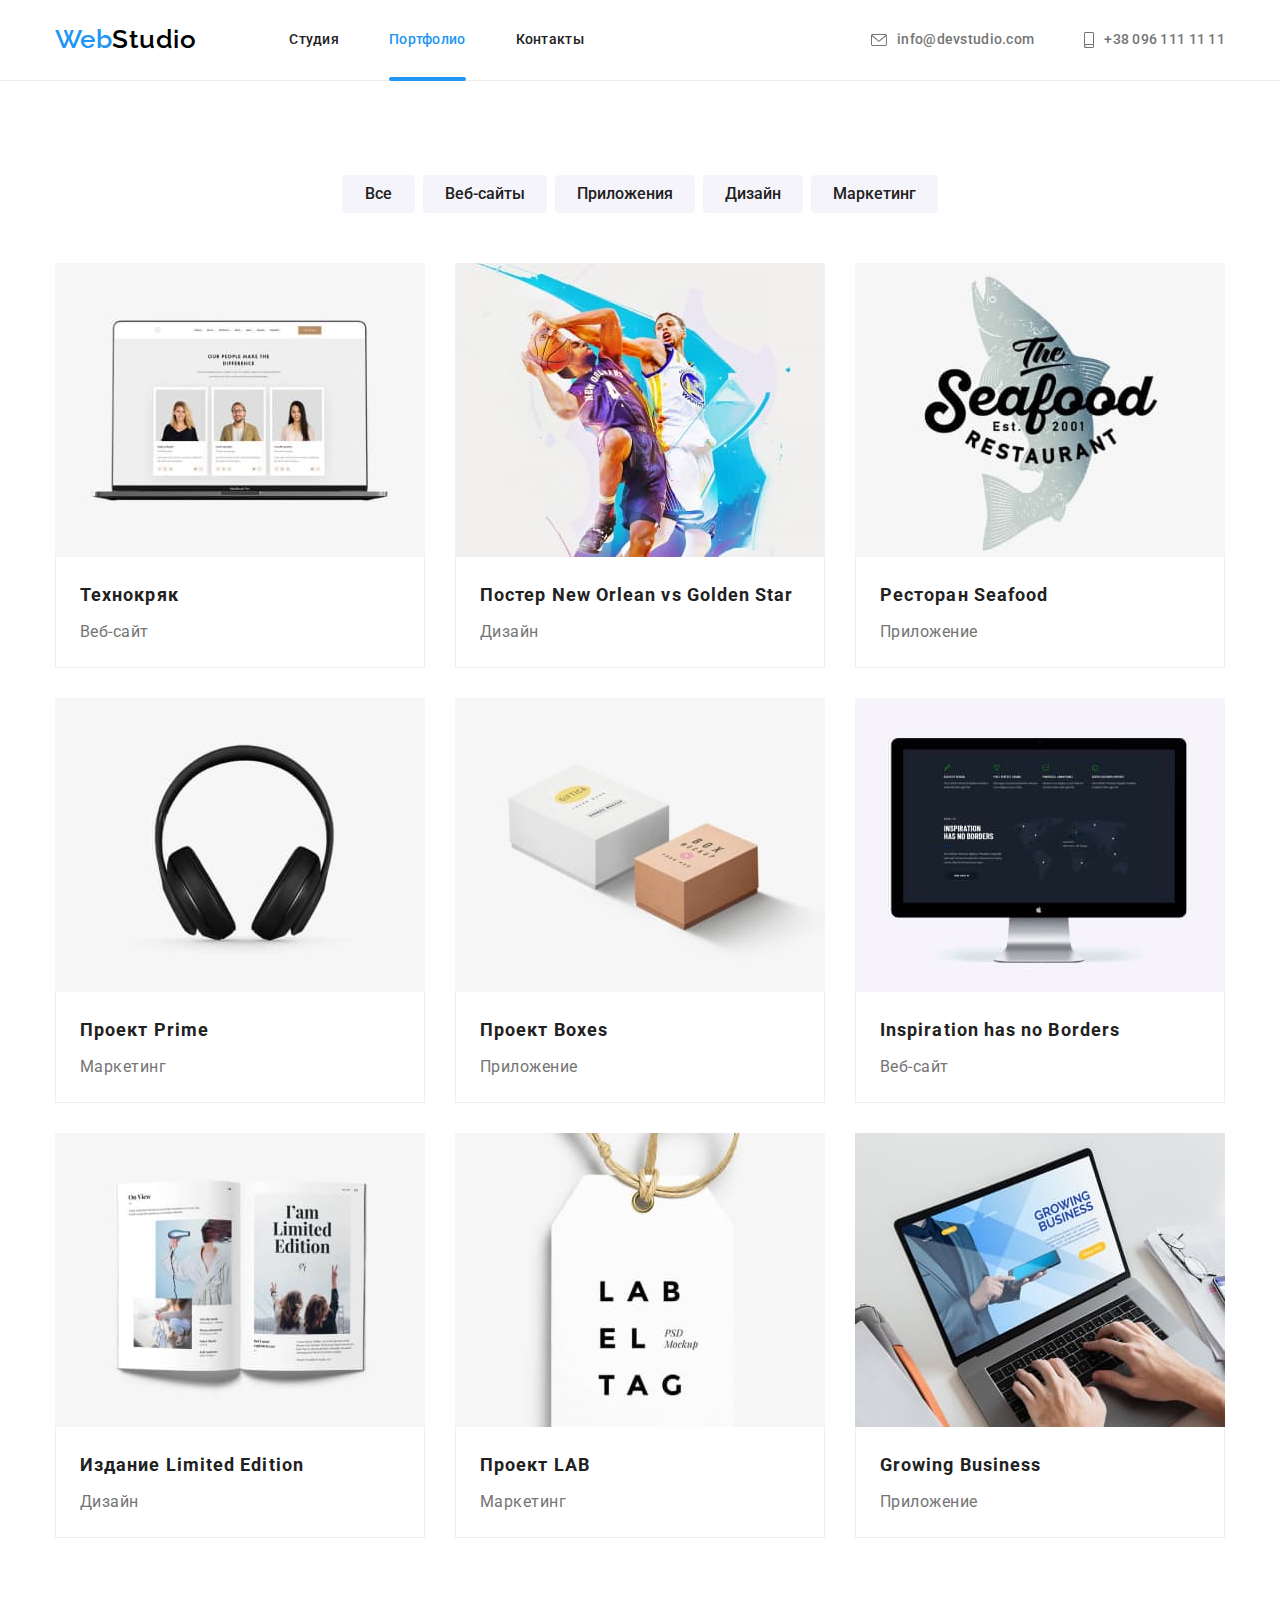
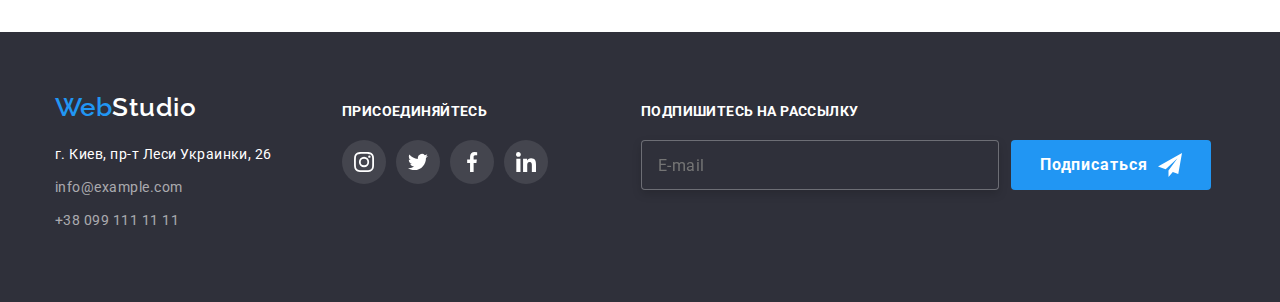
==== portfolio.html @ 4ad33458 "added files" ====
<!DOCTYPE html>
<html lang="ru">
<head>
    <meta charset="UTF-8">
    <meta name="viewport" content="width=device-width, initial-scale=1.0">
    <title>Портфолио</title> 
    <link rel="preconnect" href="https://fonts.gstatic.com">
    <link href="https://fonts.googleapis.com/css2?family=Raleway:wght@700&family=Roboto:wght@400;500;700;900&display=swap" 
    rel="stylesheet">
    <link rel="stylesheet" href="https://cdnjs.cloudflare.com/ajax/libs/modern-normalize/1.0.0/modern-normalize.min.css">
    <link rel="stylesheet" href="./css/gallery.min.css">
    
    

</head>
<body class="page">
      <!-- шапка сайта -->
      <header class="page-header"> 
        <div class="container ">
            <nav class="main-nav">
                <a href="./index.html" class="logo">Web<span class="logo-nav">Studio</span></a>
            
                <ul class="site-nav__list list">
                    <li class="site-nav__item">
                        <a class="site-nav__link " href="./index.html"> Студия </a>
                    </li>
                    <li class="site-nav__item">
                        <a class="site-nav__link current" href="./portfolio.html">Портфолио</a>
                    </li>
                    <li class="site-nav__item">
                        <a href="" class="site-nav__link">Контакты</a>
                    </li>
                </ul>
                <address class="site-nav__address">
                    <a class="address__link" href="mailto:info@example.com">
                        <svg class="address__icon" width='16px' height='12px'>
                            <use href="icons/symbol-defs.svg#icon-envelope"></use>
                        </svg>
                        info@devstudio.com </a>
            
                    <a class="address__link" href="tel:+380991111111">
                        <svg class="address__icon" width='10px' height='16px'>
                            <use href="icons/symbol-defs.svg#icon-tel"></use>
                        </svg>
                        +38 096 111 11 11</a>
            
                </address>
            </nav>
    </div> 
   </header>
<main>
    <!--Портфолио-->
       
        <section class="section ">
            <h1 class="visually-hidden">Портфолио</h1>

             <!--список фильтров-->
             <div class="container portfolio">
            <ul class="portfolio__filter list">
                <li class="portfolio__filter-item">
                    <button type="button" class="portfolio__filter-button current ">Все </button></li>
                <li class="portfolio__filter-item">
                    <button type="button" class="portfolio__filter-button" >Веб-сайты</button></li>
                <li class="portfolio__filter-item">
                    <button type="button" class="portfolio__filter-button" >Приложения</button></li>
                <li class="portfolio__filter-item">
                    <button type="button" class="portfolio__filter-button" >Дизайн</button></li>
                <li class="portfolio__filter-item">
                    <button type="button" class="portfolio__filter-button" >Маркетинг</button></li>
            </ul>
        
            <!-- список проектов -->
            <ul class="project__list list">
                <li class="project__list-card"> 
                    <a class="project__link" href=""> 
                        <div class="project-thumb">
                     <img class="project-thumb__img" src="./img/portfolio/project1.jpg" alt="картинка-проект1" width="370" height="294">
                    <div class="project-thumb__overlay">
                        <p class="project-thumb__description">Технокряк это современная площадка распространения коронавируса. Компании используют эту платформу для цифрового шпионажа и атак на защищённые сервера конкурентов.</p>
                    </div>
                    </div>
                     <div class="project__list-description">
                       <h2 class="project__list-title">Технокряк</h2>
                       <p class="project__list-type">Веб-сайт</p>
                     </div>
                   </a>
                </li>
                <li class="project__list-card"> 
                    <a class="project__link" href="">
                        <div class="project-thumb">
                      <img class="project-thumb__img" src="./img/portfolio/project2.jpg" alt="картинка-проект2" width="370" height="294">
                      <div class="project-thumb__overlay">
                      <p class="project-thumb__description">Технокряк это современная площадка распространения коронавируса. Компании используют эту платформу для цифрового шпионажа и атак на защищённые сервера конкурентов.</p>
                    </div>
                </div>
                      <div class="project__list-description">
                        <h2 class="project__list-title">Постер New Orlean vs Golden Star</h2>
                        <p class="project__list-type">Дизайн</p>
                      </div>
                      </a>
                </li>
                <li class="project__list-card"> 
                    <a class="project__link" href="">
                        <div class="project-thumb">
                       <img class="project-thumb__img" src="./img/portfolio/project3.jpg" alt="картинка-проект3" width="370" height="294">
                       <div class="project-thumb__overlay">
                       <p class="project-thumb__description">Технокряк это современная площадка распространения коронавируса. Компании используют эту платформу для цифрового шпионажа и атак на защищённые сервера конкурентов.</p>
                    </div>
                </div>
                       <div class="project__list-description">
                           <h2 class="project__list-title">Ресторан Seafood</h2>
                           <p class="project__list-type">Приложение</p>
                        </div>
                     </a>
                </li>
                <li class="project__list-card"> 
                    <a class="project__link" href="">
                        <div class="project-thumb">
                      <img class="project-thumb__img" src="./img/portfolio/project4.jpg" alt="картинка-проект4" width="370" height="294">
                      <div class="project-thumb__overlay">
                      <p class="project-thumb__description">Технокряк это современная площадка распространения коронавируса. Компании используют эту платформу для цифрового шпионажа и атак на защищённые сервера конкурентов.</p>
                    </div> 
                </div>
                      <div class="project__list-description">
                            <h2 class="project__list-title">Проект Prime</h2>
                         <p class="project__list-type">Маркетинг</p>
                        </div>
                     </a>
                </li>
                <li class="project__list-card"> 
                    <a class="project__link" href="">
                        <div class="project-thumb">
                      <img class="project-thumb__img" src="./img/portfolio/project5.jpg" alt="картинка-проект5" width="370" height="294">
                      <div class="project-thumb__overlay">
                      <p class="project-thumb__description">Технокряк это современная площадка распространения коронавируса. Компании используют эту платформу для цифрового шпионажа и атак на защищённые сервера конкурентов.</p>
                    </div> 
                </div>
                      <div class="project__list-description">
                           <h2 class="project__list-title">Проект Boxes</h2>
                         <p class="project__list-type">Приложение</p>
                        </div>
                    </a>
                </li>
                <li class="project__list-card"> 
                    <a class="project__link" href="">
                        <div class="project-thumb">
                       <img class="project-thumb__img" src="./img/portfolio/project6.jpg" alt="картинка-проект6" width="370" height="294">
                       <div class="project-thumb__overlay">
                       <p class="project-thumb__description">Технокряк это современная площадка распространения коронавируса. Компании используют эту платформу для цифрового шпионажа и атак на защищённые сервера конкурентов.</p>
                    </div>
                </div>
                       <div class="project__list-description">
                            <h2 class="project__list-title">Inspiration has no Borders</h2>
                           <p class="project__list-type">Веб-сайт</p>
                        </div>
                     </a>
                </li>
                <li class="project__list-card"> 
                    <a class="project__link" href="">
                        <div class="project-thumb"> 
                      <img class="project-thumb__img" src="./img/portfolio/project7.jpg" alt="картинка-проект7" width="370" height="294">
                      <div class="project-thumb__overlay">
                      <p class="project-thumb__description">Технокряк это современная площадка распространения коронавируса. Компании используют эту платформу для цифрового шпионажа и атак на защищённые сервера конкурентов.</p>
                    </div>
                </div>
                      <div class="project__list-description">
                          <h2 class="project__list-title">Издание Limited Edition</h2>
                         <p class="project__list-type">Дизайн</p>
                        </div>
                     </a>
                </li>
                <li class="project__list-card"> 
                    <a class="project__link" href="">
                        <div class="project-thumb">
                      <img class="project-thumb__img" src="./img/portfolio/project8.jpg" alt="картинка-проект8" width="370" height="294">
                      <div class="project-thumb__overlay">
                      <p class="project-thumb__description">Технокряк это современная площадка распространения коронавируса. Компании используют эту платформу для цифрового шпионажа и атак на защищённые сервера конкурентов.</p>
                    </div>
                </div> 
                      <div class="project__list-description">
                           <h2 class="project__list-title">Проект LAB</h2>
                           <p class="project__list-type">Маркетинг</p>
                        </div>
                    </a> 
                </li>
                <li class="project__list-card"> 
                    <a class="project__link" href="">
                        <div class="project-thumb">
                      <img class="project-thumb__img" src="./img/portfolio/project9.jpg" alt="картинка-проект9" width="370" height="294">
                      <div class="project-thumb__overlay">
                      <p class="project-thumb__description">Технокряк это современная площадка распространения коронавируса. Компании используют эту платформу для цифрового шпионажа и атак на защищённые сервера конкурентов.</p>
                    </div>
                </div> 
                      <div class="project__list-description">
                           <h2 class="project__list-title">Growing Business</h2>
                         <p class="project__list-type">Приложение</p>
                     </div>
                    </a>
                </li>
            </ul>
        </div>
        </section>

    
</main>

  <footer class="page-footer">
       <div class="container">
         <div class="page-footer__address-container">
            <!--Контакты  -->
            <a href="./index.html" class="logo page-footer__logo">Web<span class="logo-footer">Studio</span> </a>
            <address class="page-footer__address">
                <p class="page-footer__address-item"> г. Киев, пр-т Леси Украинки, 26 </p> 
                <a class="page-footer__address-link" href="mailto:info@example.com" >info@example.com</a> 
                <a class="page-footer__address-link" href="tel:+380991111111" >+38 099 111 11 11</a>
           </address> 
        </div>
         <div class="page-footer__social-container">
            <p class="page-footer__title">присоединяйтесь</p>
         <ul class="page-footer__social-list">
             <li class="page-footer__social-item">
                 <a href="" class="page-footer__social-link">
                     <svg class="page-footer__social-icon" width='20px' height='20px'>
                         <use href="icons/symbol-defs.svg#icon-instagram"></use>
                     </svg>
                 </a>
             </li>
             <li class="page-footer__social-item">
                 <a href="" class="page-footer__social-link">
                     <svg class="page-footer__social-icon" width='20px' height='20px'>
                         <use href="icons/symbol-defs.svg#icon-twitter"></use>
                     </svg>
                 </a>
             </li>
             <li class="page-footer__social-item">
                 <a href="" class="page-footer__social-link">
                     <svg class="page-footer__social-icon" width='20px' height='20px'>
                         <use href="icons/symbol-defs.svg#icon-facebook"></use>
                     </svg>
                 </a>
             </li>
             <li class="page-footer__social-item">
                 <a href="" class="page-footer__social-link">
                     <svg class="page-footer__social-icon" width='20px' height='20px'>
                         <use href="icons/symbol-defs.svg#icon-linkedin"></use>
                     </svg>
                 </a>
             </li>
           </ul>
          </div>
          <div class="page-footer__subscribe-container">
              <p class="page-footer__title">Подпишитесь на рассылку</p>
              <form class="page-footer__subscribe-form">
                
                  <label class="page-footer__subscribe-label" for="subscribe"> </label>
                  <input class="page-footer__subscribe-input" type="text" name="subscribe" placeholder="E-mail">
                  <button class=" button page-footer__btn" type="submit">Подписаться
                      <svg class="page-footer__icon" width='24px' height='24px' >
                          <use href="icons/symbol-defs.svg#icon-send"></use>
                      </svg>
                  </button>
                  
              </form>
          </div>

        </div>
    </footer>
</body>
</html>
---- css/gallery.min.css ----
:root{--custom-text-color: #212121;--text-color: #757575;--accent-color: #2196f3;--primary-white-color: #ffffff;--secondary-background-color: #f5f4fa}.visually-hidden{position:absolute;width:1px;height:1px;margin:-1px;border:0;padding:0;white-space:nowrap;clip-path:inset(100%);clip:rect(0 0 0 0);overflow:hidden}a{text-decoration:none}.page{background-color:var(--primary-white-color);color:var(--custom-text-color);font-family:Roboto, sans-serif;letter-spacing:0.03em}.page-header{border-bottom:1px solid #ececec}.list{padding:0;margin:0;list-style:none}.button{display:block;margin:0 auto;padding:10px 32px;min-width:200px;cursor:pointer;border-radius:4px;border:none;outline-style:none;font-family:inherit;font-weight:700;font-size:16px;line-height:1.86;letter-spacing:0.06em;text-align:center;color:var(--primary-white-color);background-color:var(--accent-color);transition:250ms cubic-bezier(0.4, 0, 0.2, 1)}.button:hover,.button:focus{box-shadow:0px 4px 4px rgba(0,0,0,0.15)}.section__title{margin-top:0;margin-bottom:50px;color:var(--custom-text-color);font-weight:700;font-size:36px;line-height:1.16;text-align:center;letter-spacing:0.03em}.container{width:1200px;padding-left:15px;padding-right:15px;margin:0 auto}.logo{display:inline-block;color:var(--accent-color);font-family:Raleway;font-weight:600;font-size:26px;line-height:1.19;padding-bottom:25px;padding-top:24px}.logo-nav{color:#000000}.logo-footer{color:var(--primary-white-color)}.main-nav{display:flex;align-items:center}.site-nav__list{display:flex;margin-left:93px}.site-nav__item+.site-nav__item{margin-left:50px}.site-nav__link{display:block;position:relative;padding-top:32px;padding-bottom:32px;color:var(--custom-text-color);font-weight:500;font-size:14px;line-height:1.14;letter-spacing:0.02em;transition:250ms cubic-bezier(0.4, 0, 0.2, 1)}.site-nav__link:hover,.site-nav__link:focus{color:var(--accent-color)}.site-nav__link:hover::after,.site-nav__link:focus::after{opacity:1}.site-nav__link.current{color:var(--accent-color)}.site-nav__link::after{content:"";position:absolute;left:0;bottom:-1px;width:100%;height:4px;border-radius:2px;background-color:var(--accent-color);opacity:0;transition:opacity 250ms cubic-bezier(0.4, 0, 0.2, 1)}.site-nav__link.current::after{opacity:1}.site-nav__address{display:flex;margin-left:auto;color:var(--text-color)}.address__link{display:inline-flex;align-items:center;padding-top:21px;padding-bottom:21px;margin-left:50px;color:var(--text-color);font-weight:500;font-size:14px;line-height:1.14;letter-spacing:0.02em;font-style:normal;transition:250ms cubic-bezier(0.4, 0, 0.2, 1)}.address__link:hover,.address__link:focus{color:var(--accent-color);fill:var(--accent-color)}.address__icon{margin-right:10px;align-items:center;fill:currentColor}.page-footer{background-color:#2f303a;padding-top:60px;padding-bottom:60px}.page-footer__logo{margin:0;padding:0}.page-footer>.container{display:flex;align-items:baseline}.page-footer__address-container{margin-right:70px}.page-footer__address{color:var(--primary-white-color);font-style:normal;font-weight:400;font-size:14px;line-height:1.71}.page-footer__address-item{display:block;margin-top:20px;margin-bottom:9px}.page-footer__address-link{display:block;margin-bottom:9px;color:rgba(255,255,255,0.6);transition:250ms cubic-bezier(0.4, 0, 0.2, 1)}.page-footer__address-link:hover,.page-footer__address-link:focus{color:var(--accent-color)}.page-footer__title{margin-bottom:20px;margin-top:0;font-style:normal;font-weight:700;font-size:14px;line-height:1.14;letter-spacing:0.03em;text-transform:uppercase;color:#ffffff}.page-footer__social-list{display:flex;padding:0;margin:0;list-style:none}.page-footer__social-item:not(:last-child){margin-right:10px}.page-footer__social-link{display:inline-flex;align-items:center;justify-content:center;width:44px;height:44px;border-radius:50%;background-color:rgba(255,255,255,0.1);fill:var(--primary-white-color);transition:250ms cubic-bezier(0.4, 0, 0.2, 1)}.page-footer__social-link:hover,.page-footer__social-link:focus{background-color:var(--accent-color)}.page-footer__subscribe-container{margin-left:93px}.page-footer__subscribe-form{display:flex;position:relative}.page-footer__subscribe-label{position:absolute;top:16px;left:16px;color:rgba(255,255,255,0.6);font-weight:400;font-size:16px;line-height:1.25;letter-spacing:0.03em}.page-footer__subscribe-input{width:358px;height:50px;padding:15px 16px;margin-right:12px;border:1px solid rgba(255,255,255,0.3);box-sizing:border-box;filter:drop-shadow(0px 4px 4px rgba(0,0,0,0.15));border-radius:4px;background-color:#2f303a;font-weight:400;font-size:16px;line-height:1.25;letter-spacing:0.03em;color:rgba(255,255,255,0.6);transition:250ms cubic-bezier(0.4, 0, 0.2, 1)}.page-footer__btn.button{display:flex;align-items:center;justify-content:center;padding:25px 10px;min-width:200px;height:50px;font-weight:700;font-size:16px;line-height:1.86;letter-spacing:0.06em;text-align:center;color:var(--primary-white-color);background-color:var(--accent-color);transition:250ms cubic-bezier(0.4, 0, 0.2, 1)}.page-footer__icon{margin-left:10px;fill:var(--primary-white-color)}.section{margin-top:0;margin-bottom:0;color:var(--text-color)}.portfolio{padding-top:94px;padding-bottom:94px}.portfolio__filter.list{justify-content:center;align-items:center}.portfolio__filter{display:flex;flex-wrap:nowrap;margin-bottom:50px;list-style:none}.portfolio__filter-item+.portfolio__filter-item{margin-left:8px}.portfolio__filter-button{border:none;outline-style:none;border-radius:4px;display:inline-block;padding:6px 22px;min-width:73px;color:var(--custom-text-color);background-color:#f5f4fa;font-family:inherit;font-weight:500;font-size:16px;line-height:1.63;text-align:center;transition:box-shadow 250ms cubic-bezier(0.4, 0, 0.2, 1),color 250ms cubic-bezier(0.4, 0, 0.2, 1),background-color 250ms cubic-bezier(0.4, 0, 0.2, 1)}.portfolio__filter-button:hover,.portfolio__filter-button:focus{color:var(--primary-white-color);background-color:var(--accent-color);box-shadow:0px 3px 1px rgba(0,0,0,0.1),0px 1px 2px rgba(0,0,0,0.08),0px 2px 2px rgba(0,0,0,0.12)}.project__list{display:flex;flex-wrap:wrap;margin-top:0;margin-bottom:0;color:var(--text-color)}.project__list-card{width:calc((100% - 60px) / 3);margin-right:30px;margin-bottom:30px}.project__list-card:nth-child(3n){margin-right:0}.project__list-card:nth-last-child(-n+3){margin-bottom:0}.project__list-description{padding:20px 24px;border-bottom:1px solid #eeeeee;border-right:1px solid #eeeeee;border-left:1px solid #eeeeee}.project__list-title{margin-top:0;margin-bottom:4px;color:var(--custom-text-color);font-weight:700;font-size:18px;line-height:2;letter-spacing:0.06em}.project__list-type{margin-top:0;margin-bottom:0;color:var(--text-color);font-size:16px;line-height:1.88}.project__link{display:block}.project__link:hover,.project__link:focus{box-shadow:0px 1px 1px rgba(0,0,0,0.12),0px 4px 4px rgba(0,0,0,0.06),1px 4px 6px rgba(0,0,0,0.16)}.project__link:hover .project-thumb__overlay,.project__link:focus .project-thumb__overlay{opacity:1;transform:translateY(-100%)}.project-thumb{position:relative;overflow:hidden}.project-thumb__overlay{position:absolute;width:100%;height:100%;opacity:0;background-color:rgba(33,150,243,0.9);transform:translateY(100%);transition:250ms cubic-bezier(0.4, 0, 0.2, 1)}.project-thumb__img{display:block;margin-top:0;margin-bottom:0}.project-thumb__description{position:absolute;left:50%;top:50%;transform:translate(-50%, -50%);width:322px;height:168px;margin:0;font-weight:400;font-size:18px;line-height:1.56;letter-spacing:0.03em;color:var(--primary-white-color)}
/*# sourceMappingURL=gallery.min.css.map */
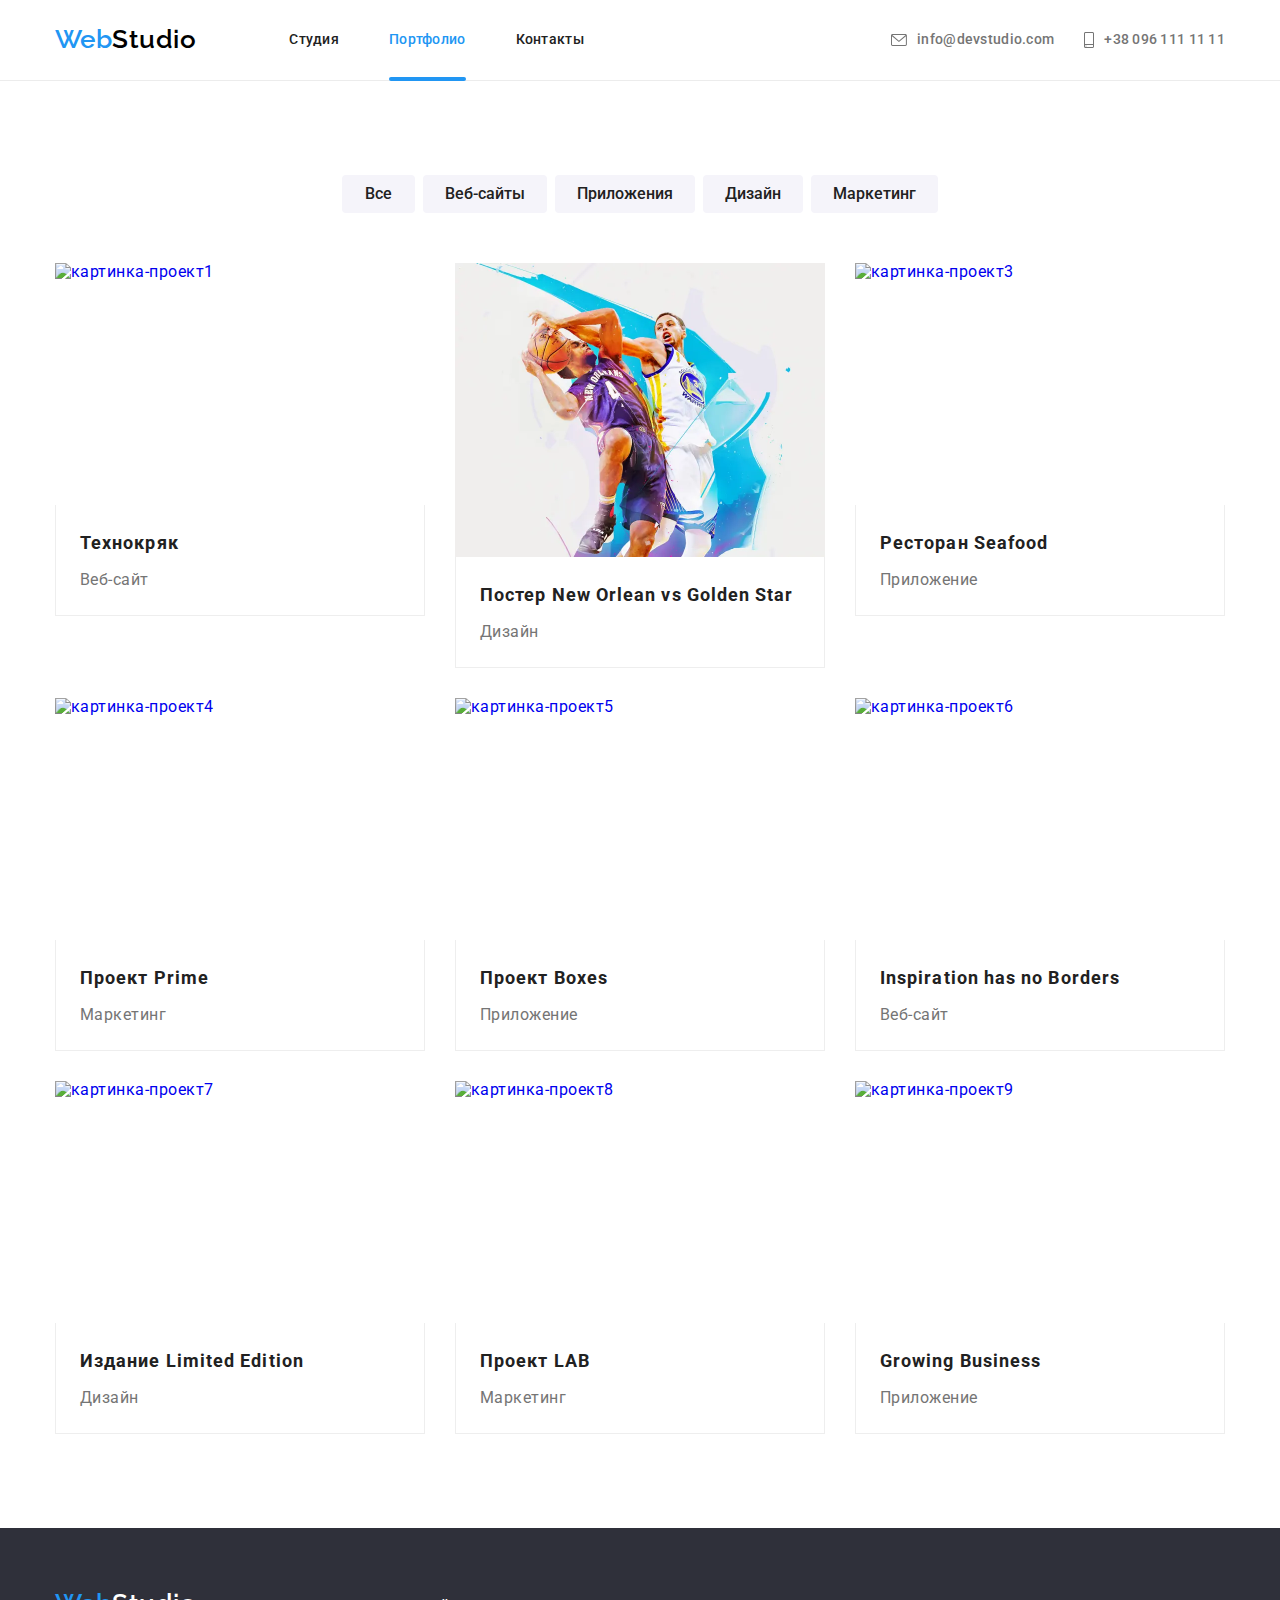
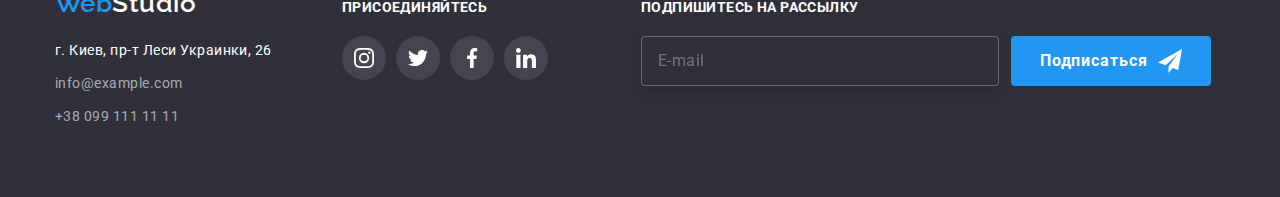
==== commit 5c75de33: "fixed" ====
--- a/portfolio.html
+++ b/portfolio.html
@@ -15,39 +15,50 @@
 </head>
 <body class="page">
       <!-- шапка сайта -->
-      <header class="page-header"> 
+    <header class="page-header">
         <div class="container ">
             <nav class="main-nav">
                 <a href="./index.html" class="logo">Web<span class="logo-nav">Studio</span></a>
-            
-                <ul class="site-nav__list list">
-                    <li class="site-nav__item">
-                        <a class="site-nav__link " href="./index.html"> Студия </a>
-                    </li>
-                    <li class="site-nav__item">
-                        <a class="site-nav__link current" href="./portfolio.html">Портфолио</a>
-                    </li>
-                    <li class="site-nav__item">
-                        <a href="" class="site-nav__link">Контакты</a>
-                    </li>
-                </ul>
-                <address class="site-nav__address">
-                    <a class="address__link" href="mailto:info@example.com">
-                        <svg class="address__icon" width='16px' height='12px'>
-                            <use href="icons/symbol-defs.svg#icon-envelope"></use>
-                        </svg>
-                        info@devstudio.com </a>
-            
-                    <a class="address__link" href="tel:+380991111111">
-                        <svg class="address__icon" width='10px' height='16px'>
-                            <use href="icons/symbol-defs.svg#icon-tel"></use>
-                        </svg>
-                        +38 096 111 11 11</a>
-            
-                </address>
+                <button class="menu--btn" 
+                type="button" 
+                data-menu-button 
+                aria-controls="menu-container"
+                 aria-expanded="false">
+                    <svg width='40px' height='40px' aria-label="menu switch">
+                        <use class="icon-menu" href="./icons/symbol-defs.svg#icon-menu_40px"></use>
+                        <use class="icon-cross" href="./icons/symbol-defs.svg#icon-close_40px"></use>
+                    </svg>
+                </button>
+                <div class="main-nav__menu" data-menu id="menu-container">
+                    <ul class="site-nav__list list">
+                        <li class="site-nav__item">
+                            <a class="site-nav__link" href="./index.html"> Студия </a>
+                        </li>
+                        <li class="site-nav__item">
+                            <a class="site-nav__link  current" href="./portfolio.html">Портфолио</a>
+                        </li>
+                        <li class="site-nav__item">
+                            <a href="" class="site-nav__link">Контакты</a>
+                        </li>
+                    </ul>
+                    <address class="site-nav__address">
+                        <a class="address__link" href="mailto:info@example.com">
+                            <svg class="address__icon" width='16px' height='12px'>
+                                <use href="icons/symbol-defs.svg#icon-envelope"></use>
+                            </svg>
+                            info@devstudio.com </a>
+    
+                        <a class="address__link" href="tel:+380991111111">
+                            <svg class="address__icon" width='10px' height='16px'>
+                                <use href="icons/symbol-defs.svg#icon-tel"></use>
+                            </svg>
+                            +38 096 111 11 11</a>
+    
+                    </address>
+                </div>
             </nav>
-    </div> 
-   </header>
+        </div>
+    </header>
 <main>
     <!--Портфолио-->
        
@@ -72,9 +83,15 @@
             <!-- список проектов -->
             <ul class="project__list list">
                 <li class="project__list-card"> 
-                    <a class="project__link" href=""> 
-                        <div class="project-thumb">
-                     <img class="project-thumb__img" src="./img/portfolio/project1.jpg" alt="картинка-проект1" width="370" height="294">
+                    <a class="project__link" href="#"> 
+                        <div class="project-thumb">
+                     <picture>
+                         <source srcset="./img/portfolio/project1_x2.webp" type="image/webp">
+                        <img class="project-thumb__img" 
+                        src="./img/portfolio/project1.jpg" 
+                        alt="картинка-проект1" width="450" height="294"
+                        srcset="./img/portfolio/project1_x2.jpg 2x">
+                     </picture>
                     <div class="project-thumb__overlay">
                         <p class="project-thumb__description">Технокряк это современная площадка распространения коронавируса. Компании используют эту платформу для цифрового шпионажа и атак на защищённые сервера конкурентов.</p>
                     </div>
@@ -86,9 +103,15 @@
                    </a>
                 </li>
                 <li class="project__list-card"> 
-                    <a class="project__link" href="">
-                        <div class="project-thumb">
-                      <img class="project-thumb__img" src="./img/portfolio/project2.jpg" alt="картинка-проект2" width="370" height="294">
+                    <a class="project__link" href="#">
+                        <div class="project-thumb">
+                      <picture>
+                          <source srcset="./img/portfolio/project2_x2.webp" type="image/webp" >
+                        <img class="project-thumb__img"
+                         src="./img/portfolio/project2.jpg" 
+                         alt="картинка-проект2" width="450" height="294"
+                         srcset="./img/portfolio/project2_x2.jpg 2x">
+                      </picture>
                       <div class="project-thumb__overlay">
                       <p class="project-thumb__description">Технокряк это современная площадка распространения коронавируса. Компании используют эту платформу для цифрового шпионажа и атак на защищённые сервера конкурентов.</p>
                     </div>
@@ -100,9 +123,15 @@
                       </a>
                 </li>
                 <li class="project__list-card"> 
-                    <a class="project__link" href="">
-                        <div class="project-thumb">
-                       <img class="project-thumb__img" src="./img/portfolio/project3.jpg" alt="картинка-проект3" width="370" height="294">
+                    <a class="project__link" href="#">
+                        <div class="project-thumb">
+                       <picture>
+                           <source srcset="./img/portfolio/project3_x2.webp" type="image/webp">
+                        <img class="project-thumb__img" 
+                        src="./img/portfolio/project3.jpg" 
+                        alt="картинка-проект3" width="450" height="294"
+                        src="./img/portfolio/project3_x2.jpg 2x">
+                       </picture>
                        <div class="project-thumb__overlay">
                        <p class="project-thumb__description">Технокряк это современная площадка распространения коронавируса. Компании используют эту платформу для цифрового шпионажа и атак на защищённые сервера конкурентов.</p>
                     </div>
@@ -114,9 +143,15 @@
                      </a>
                 </li>
                 <li class="project__list-card"> 
-                    <a class="project__link" href="">
-                        <div class="project-thumb">
-                      <img class="project-thumb__img" src="./img/portfolio/project4.jpg" alt="картинка-проект4" width="370" height="294">
+                    <a class="project__link" href="#">
+                        <div class="project-thumb">
+                      <picture>
+                          <source srcset="./img/portfolio/project4_x2.webp" type="image/webp">
+                        <img class="project-thumb__img" 
+                        src="./img/portfolio/project4.jpg"
+                         alt="картинка-проект4" width="450" height="294"
+                         srcset="./img/portfolio/project4_x2.jpg 2x">
+                      </picture>
                       <div class="project-thumb__overlay">
                       <p class="project-thumb__description">Технокряк это современная площадка распространения коронавируса. Компании используют эту платформу для цифрового шпионажа и атак на защищённые сервера конкурентов.</p>
                     </div> 
@@ -128,9 +163,15 @@
                      </a>
                 </li>
                 <li class="project__list-card"> 
-                    <a class="project__link" href="">
-                        <div class="project-thumb">
-                      <img class="project-thumb__img" src="./img/portfolio/project5.jpg" alt="картинка-проект5" width="370" height="294">
+                    <a class="project__link" href="#">
+                        <div class="project-thumb">
+                     <picture>
+                         <source srcset="./img/portfolio/project5_x2.webp" type="image/webp">
+                        <img class="project-thumb__img"
+                         src="./img/portfolio/project5.jpg" 
+                         alt="картинка-проект5" width="450" height="294"
+                          srcset="./img/portfolio/project5_x2.jpg 2x">
+                     </picture>
                       <div class="project-thumb__overlay">
                       <p class="project-thumb__description">Технокряк это современная площадка распространения коронавируса. Компании используют эту платформу для цифрового шпионажа и атак на защищённые сервера конкурентов.</p>
                     </div> 
@@ -142,9 +183,15 @@
                     </a>
                 </li>
                 <li class="project__list-card"> 
-                    <a class="project__link" href="">
-                        <div class="project-thumb">
-                       <img class="project-thumb__img" src="./img/portfolio/project6.jpg" alt="картинка-проект6" width="370" height="294">
+                    <a class="project__link" href="#">
+                        <div class="project-thumb">
+                       <picture>
+                           <source srcset="./img/portfolio/project6_x2.webp" type="image/webp" >
+                        <img class="project-thumb__img" 
+                        src="./img/portfolio/project6.jpg" 
+                        alt="картинка-проект6" width="450" height="294"
+                         srcset="./img/portfolio/project6_x2.jpg 2x">
+                       </picture>
                        <div class="project-thumb__overlay">
                        <p class="project-thumb__description">Технокряк это современная площадка распространения коронавируса. Компании используют эту платформу для цифрового шпионажа и атак на защищённые сервера конкурентов.</p>
                     </div>
@@ -156,9 +203,15 @@
                      </a>
                 </li>
                 <li class="project__list-card"> 
-                    <a class="project__link" href="">
+                    <a class="project__link" href="#">
                         <div class="project-thumb"> 
-                      <img class="project-thumb__img" src="./img/portfolio/project7.jpg" alt="картинка-проект7" width="370" height="294">
+                      <picture>
+                          <source srcset="./img/portfolio/project7_x2.webp" type="image/webp" >
+                        <img class="project-thumb__img" 
+                        src="./img/portfolio/project7.jpg"
+                         alt="картинка-проект7" width="450" height="294"
+                          srcset="./img/portfolio/project7_x2.jpg 2x">
+                      </picture>
                       <div class="project-thumb__overlay">
                       <p class="project-thumb__description">Технокряк это современная площадка распространения коронавируса. Компании используют эту платформу для цифрового шпионажа и атак на защищённые сервера конкурентов.</p>
                     </div>
@@ -170,9 +223,15 @@
                      </a>
                 </li>
                 <li class="project__list-card"> 
-                    <a class="project__link" href="">
-                        <div class="project-thumb">
-                      <img class="project-thumb__img" src="./img/portfolio/project8.jpg" alt="картинка-проект8" width="370" height="294">
+                    <a class="project__link" href="#">
+                        <div class="project-thumb">
+                      <picture>
+                          <source srcset="./img/portfolio/project8_x2.webp" type="image/webp">
+                        <img class="project-thumb__img" 
+                        src="./img/portfolio/project8.jpg" 
+                        alt="картинка-проект8" width="450" height="294"
+                        srcset="./img/portfolio/project8_x2.jpg 2x">
+                      </picture>
                       <div class="project-thumb__overlay">
                       <p class="project-thumb__description">Технокряк это современная площадка распространения коронавируса. Компании используют эту платформу для цифрового шпионажа и атак на защищённые сервера конкурентов.</p>
                     </div>
@@ -184,9 +243,15 @@
                     </a> 
                 </li>
                 <li class="project__list-card"> 
-                    <a class="project__link" href="">
-                        <div class="project-thumb">
-                      <img class="project-thumb__img" src="./img/portfolio/project9.jpg" alt="картинка-проект9" width="370" height="294">
+                    <a class="project__link" href="#">
+                        <div class="project-thumb">
+                      <picture>
+                          <source srcset="./img/portfolio/project9_x2.webp" type="image/webp">
+                        <img class="project-thumb__img"
+                         src="./img/portfolio/project9.jpg"
+                          alt="картинка-проект9" width="450" height="294"
+                          srcset="./img/portfolio/project9_x2.jpg 2x">
+                      </picture>
                       <div class="project-thumb__overlay">
                       <p class="project-thumb__description">Технокряк это современная площадка распространения коронавируса. Компании используют эту платформу для цифрового шпионажа и атак на защищённые сервера конкурентов.</p>
                     </div>
@@ -220,28 +285,28 @@
          <ul class="page-footer__social-list">
              <li class="page-footer__social-item">
                  <a href="" class="page-footer__social-link">
-                     <svg class="page-footer__social-icon" width='20px' height='20px'>
+                     <svg  width='20px' height='20px'>
                          <use href="icons/symbol-defs.svg#icon-instagram"></use>
                      </svg>
                  </a>
              </li>
              <li class="page-footer__social-item">
                  <a href="" class="page-footer__social-link">
-                     <svg class="page-footer__social-icon" width='20px' height='20px'>
+                     <svg  width='20px' height='20px'>
                          <use href="icons/symbol-defs.svg#icon-twitter"></use>
                      </svg>
                  </a>
              </li>
              <li class="page-footer__social-item">
                  <a href="" class="page-footer__social-link">
-                     <svg class="page-footer__social-icon" width='20px' height='20px'>
+                     <svg  width='20px' height='20px'>
                          <use href="icons/symbol-defs.svg#icon-facebook"></use>
                      </svg>
                  </a>
              </li>
              <li class="page-footer__social-item">
                  <a href="" class="page-footer__social-link">
-                     <svg class="page-footer__social-icon" width='20px' height='20px'>
+                     <svg  width='20px' height='20px'>
                          <use href="icons/symbol-defs.svg#icon-linkedin"></use>
                      </svg>
                  </a>
@@ -265,5 +330,6 @@
 
         </div>
     </footer>
+    <script src="./js/menu.js"></script>
 </body>
 </html>--- a/css/gallery.min.css
+++ b/css/gallery.min.css
@@ -1,2 +1,2 @@
-:root{--custom-text-color: #212121;--text-color: #757575;--accent-color: #2196f3;--primary-white-color: #ffffff;--secondary-background-color: #f5f4fa}.visually-hidden{position:absolute;width:1px;height:1px;margin:-1px;border:0;padding:0;white-space:nowrap;clip-path:inset(100%);clip:rect(0 0 0 0);overflow:hidden}a{text-decoration:none}.page{background-color:var(--primary-white-color);color:var(--custom-text-color);font-family:Roboto, sans-serif;letter-spacing:0.03em}.page-header{border-bottom:1px solid #ececec}.list{padding:0;margin:0;list-style:none}.button{display:block;margin:0 auto;padding:10px 32px;min-width:200px;cursor:pointer;border-radius:4px;border:none;outline-style:none;font-family:inherit;font-weight:700;font-size:16px;line-height:1.86;letter-spacing:0.06em;text-align:center;color:var(--primary-white-color);background-color:var(--accent-color);transition:250ms cubic-bezier(0.4, 0, 0.2, 1)}.button:hover,.button:focus{box-shadow:0px 4px 4px rgba(0,0,0,0.15)}.section__title{margin-top:0;margin-bottom:50px;color:var(--custom-text-color);font-weight:700;font-size:36px;line-height:1.16;text-align:center;letter-spacing:0.03em}.container{width:1200px;padding-left:15px;padding-right:15px;margin:0 auto}.logo{display:inline-block;color:var(--accent-color);font-family:Raleway;font-weight:600;font-size:26px;line-height:1.19;padding-bottom:25px;padding-top:24px}.logo-nav{color:#000000}.logo-footer{color:var(--primary-white-color)}.main-nav{display:flex;align-items:center}.site-nav__list{display:flex;margin-left:93px}.site-nav__item+.site-nav__item{margin-left:50px}.site-nav__link{display:block;position:relative;padding-top:32px;padding-bottom:32px;color:var(--custom-text-color);font-weight:500;font-size:14px;line-height:1.14;letter-spacing:0.02em;transition:250ms cubic-bezier(0.4, 0, 0.2, 1)}.site-nav__link:hover,.site-nav__link:focus{color:var(--accent-color)}.site-nav__link:hover::after,.site-nav__link:focus::after{opacity:1}.site-nav__link.current{color:var(--accent-color)}.site-nav__link::after{content:"";position:absolute;left:0;bottom:-1px;width:100%;height:4px;border-radius:2px;background-color:var(--accent-color);opacity:0;transition:opacity 250ms cubic-bezier(0.4, 0, 0.2, 1)}.site-nav__link.current::after{opacity:1}.site-nav__address{display:flex;margin-left:auto;color:var(--text-color)}.address__link{display:inline-flex;align-items:center;padding-top:21px;padding-bottom:21px;margin-left:50px;color:var(--text-color);font-weight:500;font-size:14px;line-height:1.14;letter-spacing:0.02em;font-style:normal;transition:250ms cubic-bezier(0.4, 0, 0.2, 1)}.address__link:hover,.address__link:focus{color:var(--accent-color);fill:var(--accent-color)}.address__icon{margin-right:10px;align-items:center;fill:currentColor}.page-footer{background-color:#2f303a;padding-top:60px;padding-bottom:60px}.page-footer__logo{margin:0;padding:0}.page-footer>.container{display:flex;align-items:baseline}.page-footer__address-container{margin-right:70px}.page-footer__address{color:var(--primary-white-color);font-style:normal;font-weight:400;font-size:14px;line-height:1.71}.page-footer__address-item{display:block;margin-top:20px;margin-bottom:9px}.page-footer__address-link{display:block;margin-bottom:9px;color:rgba(255,255,255,0.6);transition:250ms cubic-bezier(0.4, 0, 0.2, 1)}.page-footer__address-link:hover,.page-footer__address-link:focus{color:var(--accent-color)}.page-footer__title{margin-bottom:20px;margin-top:0;font-style:normal;font-weight:700;font-size:14px;line-height:1.14;letter-spacing:0.03em;text-transform:uppercase;color:#ffffff}.page-footer__social-list{display:flex;padding:0;margin:0;list-style:none}.page-footer__social-item:not(:last-child){margin-right:10px}.page-footer__social-link{display:inline-flex;align-items:center;justify-content:center;width:44px;height:44px;border-radius:50%;background-color:rgba(255,255,255,0.1);fill:var(--primary-white-color);transition:250ms cubic-bezier(0.4, 0, 0.2, 1)}.page-footer__social-link:hover,.page-footer__social-link:focus{background-color:var(--accent-color)}.page-footer__subscribe-container{margin-left:93px}.page-footer__subscribe-form{display:flex;position:relative}.page-footer__subscribe-label{position:absolute;top:16px;left:16px;color:rgba(255,255,255,0.6);font-weight:400;font-size:16px;line-height:1.25;letter-spacing:0.03em}.page-footer__subscribe-input{width:358px;height:50px;padding:15px 16px;margin-right:12px;border:1px solid rgba(255,255,255,0.3);box-sizing:border-box;filter:drop-shadow(0px 4px 4px rgba(0,0,0,0.15));border-radius:4px;background-color:#2f303a;font-weight:400;font-size:16px;line-height:1.25;letter-spacing:0.03em;color:rgba(255,255,255,0.6);transition:250ms cubic-bezier(0.4, 0, 0.2, 1)}.page-footer__btn.button{display:flex;align-items:center;justify-content:center;padding:25px 10px;min-width:200px;height:50px;font-weight:700;font-size:16px;line-height:1.86;letter-spacing:0.06em;text-align:center;color:var(--primary-white-color);background-color:var(--accent-color);transition:250ms cubic-bezier(0.4, 0, 0.2, 1)}.page-footer__icon{margin-left:10px;fill:var(--primary-white-color)}.section{margin-top:0;margin-bottom:0;color:var(--text-color)}.portfolio{padding-top:94px;padding-bottom:94px}.portfolio__filter.list{justify-content:center;align-items:center}.portfolio__filter{display:flex;flex-wrap:nowrap;margin-bottom:50px;list-style:none}.portfolio__filter-item+.portfolio__filter-item{margin-left:8px}.portfolio__filter-button{border:none;outline-style:none;border-radius:4px;display:inline-block;padding:6px 22px;min-width:73px;color:var(--custom-text-color);background-color:#f5f4fa;font-family:inherit;font-weight:500;font-size:16px;line-height:1.63;text-align:center;transition:box-shadow 250ms cubic-bezier(0.4, 0, 0.2, 1),color 250ms cubic-bezier(0.4, 0, 0.2, 1),background-color 250ms cubic-bezier(0.4, 0, 0.2, 1)}.portfolio__filter-button:hover,.portfolio__filter-button:focus{color:var(--primary-white-color);background-color:var(--accent-color);box-shadow:0px 3px 1px rgba(0,0,0,0.1),0px 1px 2px rgba(0,0,0,0.08),0px 2px 2px rgba(0,0,0,0.12)}.project__list{display:flex;flex-wrap:wrap;margin-top:0;margin-bottom:0;color:var(--text-color)}.project__list-card{width:calc((100% - 60px) / 3);margin-right:30px;margin-bottom:30px}.project__list-card:nth-child(3n){margin-right:0}.project__list-card:nth-last-child(-n+3){margin-bottom:0}.project__list-description{padding:20px 24px;border-bottom:1px solid #eeeeee;border-right:1px solid #eeeeee;border-left:1px solid #eeeeee}.project__list-title{margin-top:0;margin-bottom:4px;color:var(--custom-text-color);font-weight:700;font-size:18px;line-height:2;letter-spacing:0.06em}.project__list-type{margin-top:0;margin-bottom:0;color:var(--text-color);font-size:16px;line-height:1.88}.project__link{display:block}.project__link:hover,.project__link:focus{box-shadow:0px 1px 1px rgba(0,0,0,0.12),0px 4px 4px rgba(0,0,0,0.06),1px 4px 6px rgba(0,0,0,0.16)}.project__link:hover .project-thumb__overlay,.project__link:focus .project-thumb__overlay{opacity:1;transform:translateY(-100%)}.project-thumb{position:relative;overflow:hidden}.project-thumb__overlay{position:absolute;width:100%;height:100%;opacity:0;background-color:rgba(33,150,243,0.9);transform:translateY(100%);transition:250ms cubic-bezier(0.4, 0, 0.2, 1)}.project-thumb__img{display:block;margin-top:0;margin-bottom:0}.project-thumb__description{position:absolute;left:50%;top:50%;transform:translate(-50%, -50%);width:322px;height:168px;margin:0;font-weight:400;font-size:18px;line-height:1.56;letter-spacing:0.03em;color:var(--primary-white-color)}
+:root{--custom-text-color: #212121;--text-color: #757575;--accent-color: #2196f3;--primary-white-color: #ffffff;--secondary-background-color: #f5f4fa}.visually-hidden{position:absolute;width:1px;height:1px;margin:-1px;border:0;padding:0;white-space:nowrap;clip-path:inset(100%);clip:rect(0 0 0 0);overflow:hidden}a{text-decoration:none}.page{background-color:var(--primary-white-color);color:var(--custom-text-color);font-family:Roboto, sans-serif;letter-spacing:0.03em}.page-header{position:relative;border-bottom:1px solid #ececec}@media screen and (max-width: 767px){.page-header{height:60px}}.page-header .container{height:100%}.list{padding:0;margin:0;list-style:none}.button{display:block;margin:0 auto;padding:10px 32px;min-height:50px;min-width:200px;cursor:pointer;border-radius:4px;border:none;outline-style:none;font-family:inherit;font-weight:700;font-size:16px;line-height:1.86;letter-spacing:0.06em;text-align:center;color:var(--primary-white-color);background-color:var(--accent-color);transition:250ms cubic-bezier(0.4, 0, 0.2, 1)}.button:hover,.button:focus{box-shadow:0px 4px 4px rgba(0,0,0,0.15)}.section__title{margin-top:0;color:var(--custom-text-color);font-weight:700;font-size:28px;line-height:1.16;text-align:center;letter-spacing:0.03em}@media screen and (min-width: 768px) and (max-width: 1199px){.section__title{margin-bottom:30px}}@media screen and (min-width: 1200px){.section__title{margin-bottom:50px;font-weight:700;font-size:36px;line-height:1.16}}img{display:block;max-width:100%;height:auto}.container{padding-left:15px;padding-right:15px;margin:0 auto}@media screen and (min-width: 480px){.container{width:480px}}@media screen and (min-width: 768px){.container{width:768px}}@media screen and (min-width: 1200px){.container{width:1200px}}.container{padding-left:15px;padding-right:15px;margin:0 auto}@media screen and (min-width: 480px){.container{width:480px}}@media screen and (min-width: 768px){.container{width:768px}}@media screen and (min-width: 1200px){.container{width:1200px}}.logo{display:inline-block;color:var(--accent-color);font-family:Raleway;font-weight:600;font-size:24px;line-height:1.16}@media screen and (min-width: 768px) and (max-width: 1199px){.logo{font-weight:600;font-size:24px;line-height:1.16;margin-right:88px}}@media screen and (min-width: 1200px){.logo{font-weight:600;font-size:26px;line-height:1.19;padding-bottom:25px;padding-top:24px;margin-right:93px}}.logo-nav{color:#000000}.logo-footer{color:var(--primary-white-color)}@media screen and (min-width: 768px){.main-nav{display:flex;align-items:center}}@media screen and (max-width: 767px){.main-nav{display:flex;height:100%;align-items:center}}@media screen and (min-width: 768px){.main-nav__menu{display:flex;flex-grow:1;align-items:center}}@media screen and (max-width: 767px){.main-nav__menu{position:absolute;opacity:0;visibility:hidden;pointer-events:none;width:100%;height:393px;background-color:#fff;text-align:center;top:100%;left:0;padding-top:60px;padding-bottom:60px;transition:250ms cubic-bezier(0.4, 0, 0.2, 1);z-index:999;box-shadow:0px 4px 8px rgba(0,0,0,0.04),0px 2px 4px rgba(0,0,0,0.08),0px 1px 3px rgba(0,0,0,0.16)}.main-nav__menu.is-open{opacity:1;visibility:visible;pointer-events:auto}}.menu--btn{display:inline-flex;margin:0;margin-left:auto;padding:0;border:none;background-color:transparent;transition:250ms cubic-bezier(0.4, 0, 0.2, 1)}@media screen and (min-width: 768px){.menu--btn{display:none}}.menu--btn:hover,.menu--btn:focus{color:var(--accent-color);fill:var(--accent-color)}.menu--btn .icon-cross{display:none}.menu--btn.is-open .icon-cross{display:block}.menu--btn.is-open .icon-menu{display:none}@media screen and (max-width: 767px){.site-nav__list{margin-bottom:60px;text-align:center}}@media screen and (min-width: 768px){.site-nav__list{display:flex}}@media screen and (min-width: 768px){.site-nav__item+.site-nav__item{margin-left:50px}}@media screen and (max-width: 767px){.site-nav__item:not(:last-child){margin-bottom:30px}}.site-nav__link{color:var(--custom-text-color);font-weight:500;font-size:18px;line-height:1.16;letter-spacing:0.02em;transition:250ms cubic-bezier(0.4, 0, 0.2, 1);display:inline-block}@media screen and (min-width: 768px){.site-nav__link{display:block;position:relative;padding-top:32px;padding-bottom:32px;font-weight:500;font-size:14px;line-height:1.14}}@media screen and (max-width: 767px){.site-nav__link{position:relative}}.site-nav__link:hover,.site-nav__link:focus{color:var(--accent-color)}.site-nav__link:hover::after,.site-nav__link:focus::after{opacity:1}.site-nav__link.current{color:var(--accent-color)}.site-nav__link::after{width:100%;height:4px;border-radius:2px;background-color:var(--accent-color);opacity:0;visibility:hidden;transition:opacity 250ms cubic-bezier(0.4, 0, 0.2, 1)}@media screen and (min-width: 768px){.site-nav__link::after{content:"";position:absolute;left:0;bottom:-1px}}@media screen and (max-width: 767px){.site-nav__link::after{content:"";display:block;position:static;margin-top:8px}}.site-nav__link.current::after{opacity:1;visibility:visible}.site-nav__address{display:block;color:var(--text-color)}@media screen and (min-width: 1200px){.site-nav__address{display:flex;margin-left:auto}}@media screen and (min-width: 768px){.site-nav__address{margin-left:auto}}.address__link{display:block;font-weight:500;font-size:18px;line-height:1.16;color:var(--text-color);letter-spacing:0.02em;font-style:normal;transition:250ms cubic-bezier(0.4, 0, 0.2, 1)}@media screen and (min-width: 768px) and (max-width: 1199px){.address__link{display:flex;align-items:center;font-weight:500;font-size:12px;line-height:1.16}}@media screen and (min-width: 1200px){.address__link{display:inline-flex;align-items:center;padding-top:21px;padding-bottom:21px;margin-left:30px;font-weight:500;font-size:14px;line-height:1.14}}.address__link:hover,.address__link:focus{color:var(--accent-color);fill:var(--accent-color)}@media screen and (max-width: 767px){.address__link:not(:last-child){margin-bottom:16px}}@media screen and (min-width: 767px) and (max-width: 1199px){.address__link+.address__link{margin-top:10px}}.address__icon{margin-right:10px;align-items:center;fill:currentColor}.page-footer{background-color:#2f303a;padding-top:60px;padding-bottom:60px}.page-footer__logo{margin:0;padding:0}@media screen and (min-width: 768px){.page-footer>.container{display:flex}}@media screen and (min-width: 1200px){.page-footer>.container{align-items:baseline}}@media screen and (min-width: 768px) and (max-width: 1199px){.page-footer>.container{flex-wrap:wrap;justify-content:space-around}}@media screen and (max-width: 1199px){.page-footer{text-align:center}}@media screen and (max-width: 1199px){.page-footer__address-container{margin-bottom:60px}}@media screen and (min-width: 1200px){.page-footer__address-container{margin-right:70px}}.page-footer__address{color:var(--primary-white-color);font-style:normal;font-weight:400;font-size:14px;line-height:1.71}.page-footer__address-item{display:block;margin-top:20px;margin-bottom:9px}.page-footer__address-link{display:block;margin-bottom:9px;color:rgba(255,255,255,0.6);transition:250ms cubic-bezier(0.4, 0, 0.2, 1)}.page-footer__address-link:hover,.page-footer__address-link:focus{color:var(--accent-color)}@media screen and (max-width: 767px){.page-footer__social-container{margin-bottom:60px}}.page-footer__title{margin-bottom:20px;margin-top:0;font-style:normal;font-weight:700;font-size:14px;line-height:1.14;letter-spacing:0.03em;text-transform:uppercase;color:#ffffff}.page-footer__social-list{display:flex;justify-content:center;padding:0;margin:0;list-style:none}.page-footer__social-item:not(:last-child){margin-right:10px}.page-footer__social-link{display:inline-flex;align-items:center;justify-content:center;width:44px;height:44px;border-radius:50%;background-color:rgba(255,255,255,0.1);fill:var(--primary-white-color);transition:250ms cubic-bezier(0.4, 0, 0.2, 1)}.page-footer__social-link:hover,.page-footer__social-link:focus{background-color:var(--accent-color)}@media screen and (min-width: 1200px){.page-footer__subscribe-container{margin-left:93px}}@media screen and (min-width: 1200px){.page-footer__subscribe-form{display:flex;position:relative}}.page-footer__subscribe-label{position:absolute;top:16px;left:16px;color:rgba(255,255,255,0.6);font-weight:400;font-size:16px;line-height:1.25;letter-spacing:0.03em}.page-footer__subscribe-input{height:50px;padding:15px 16px;margin-right:12px;border:1px solid rgba(255,255,255,0.3);box-sizing:border-box;filter:drop-shadow(0px 4px 4px rgba(0,0,0,0.15));border-radius:4px;background-color:#2f303a;font-weight:400;font-size:16px;line-height:1.25;letter-spacing:0.03em;color:rgba(255,255,255,0.6);transition:250ms cubic-bezier(0.4, 0, 0.2, 1)}@media screen and (max-width: 767px){.page-footer__subscribe-input{width:100%}}@media screen and (max-width: 1199px){.page-footer__subscribe-input{margin-bottom:20px}}@media screen and (min-width: 768px) and (max-width: 1199px){.page-footer__subscribe-input{width:450px}}@media screen and (min-width: 1200px){.page-footer__subscribe-input{width:358px}}.page-footer__btn.button{display:flex;align-items:center;justify-content:center;padding:25px 10px;min-width:200px;height:50px;font-weight:700;font-size:16px;line-height:1.86;letter-spacing:0.06em;text-align:center;color:var(--primary-white-color);background-color:var(--accent-color);transition:250ms cubic-bezier(0.4, 0, 0.2, 1)}.page-footer__icon{margin-left:10px;fill:var(--primary-white-color)}.section{margin-top:0;margin-bottom:0;color:var(--text-color)}.portfolio{padding-top:60px;padding-bottom:60px}@media screen and (min-width: 1200px){.portfolio{padding-top:94px;padding-bottom:94px}}@media screen and (min-width: 768px){.portfolio__filter.list{justify-content:center;align-items:center}}.portfolio__filter{display:flex;flex-wrap:nowrap;list-style:none}@media screen and (max-width: 767px){.portfolio__filter{padding-bottom:40px;flex-wrap:wrap}}@media screen and (min-width: 768px) and (max-width: 1199px){.portfolio__filter{margin-bottom:30px}}@media screen and (min-width: 1200px){.portfolio__filter{margin-bottom:50px}}.portfolio__filter-item:not(:last-child){margin-right:8px}@media screen and (max-width: 767px){.portfolio__filter-item{margin-top:15px;margin-left:8px}}.portfolio__filter-button{border:none;outline-style:none;border-radius:4px;display:inline-block;padding:6px 22px;min-width:73px;color:var(--custom-text-color);background-color:#f5f4fa;font-family:inherit;font-weight:500;font-size:16px;line-height:1.63;text-align:center;transition:box-shadow 250ms cubic-bezier(0.4, 0, 0.2, 1),color 250ms cubic-bezier(0.4, 0, 0.2, 1),background-color 250ms cubic-bezier(0.4, 0, 0.2, 1)}.portfolio__filter-button:hover,.portfolio__filter-button:focus{color:var(--primary-white-color);background-color:var(--accent-color);box-shadow:0px 3px 1px rgba(0,0,0,0.1),0px 1px 2px rgba(0,0,0,0.08),0px 2px 2px rgba(0,0,0,0.12)}.project__list{margin-top:0;margin-bottom:0;color:var(--text-color)}@media screen and (min-width: 768px) and (max-width: 1199px){.project__list{display:flex;flex-wrap:wrap;margin:-15px}}@media screen and (min-width: 768px){.project__list{display:flex;flex-wrap:wrap}}.project__list-card{margin-bottom:30px}@media screen and (min-width: 1200px){.project__list-card{width:calc((100% - 60px) / 3);margin-right:30px}}@media screen and (min-width: 768px) and (max-width: 1199px){.project__list-card{width:calc((100% - 2 * 30px) / 2);margin:15px}}@media screen and (min-width: 1200px){.project__list-card:nth-child(3n){margin-right:0}}@media screen and (min-width: 1200px){.project__list-card:nth-last-child(-n+3){margin-bottom:0}}@media screen and (min-width: 768px) and (max-width: 1199px){.project__list-card:first-child .project__list-description{padding-bottom:56px}}.project__list-description{padding:20px 24px;border-bottom:1px solid #eeeeee;border-right:1px solid #eeeeee;border-left:1px solid #eeeeee}.project__list-title{margin-top:0;margin-bottom:4px;color:var(--custom-text-color);font-weight:700;font-size:18px;line-height:2;letter-spacing:0.06em}.project__list-type{margin-top:0;margin-bottom:0;color:var(--text-color);font-size:16px;line-height:1.88}.project__link{display:block}.project__link:hover,.project__link:focus{box-shadow:0px 1px 1px rgba(0,0,0,0.12),0px 4px 4px rgba(0,0,0,0.06),1px 4px 6px rgba(0,0,0,0.16)}.project__link:hover .project-thumb__overlay,.project__link:focus .project-thumb__overlay{opacity:1;transform:translateY(-100%);z-index:999}.project-thumb{position:relative;overflow:hidden}.project-thumb__overlay{position:absolute;width:100%;height:100%;opacity:0;background-color:rgba(33,150,243,0.9);transform:translateY(100%);transition:250ms cubic-bezier(0.4, 0, 0.2, 1)}.project-thumb__img{display:block;margin-top:0;margin-bottom:0}.project-thumb__description{position:absolute;left:50%;top:50%;transform:translate(-50%, -50%);width:322px;height:168px;margin:0;font-weight:400;font-size:18px;line-height:1.56;letter-spacing:0.03em;color:var(--primary-white-color)}
 /*# sourceMappingURL=gallery.min.css.map */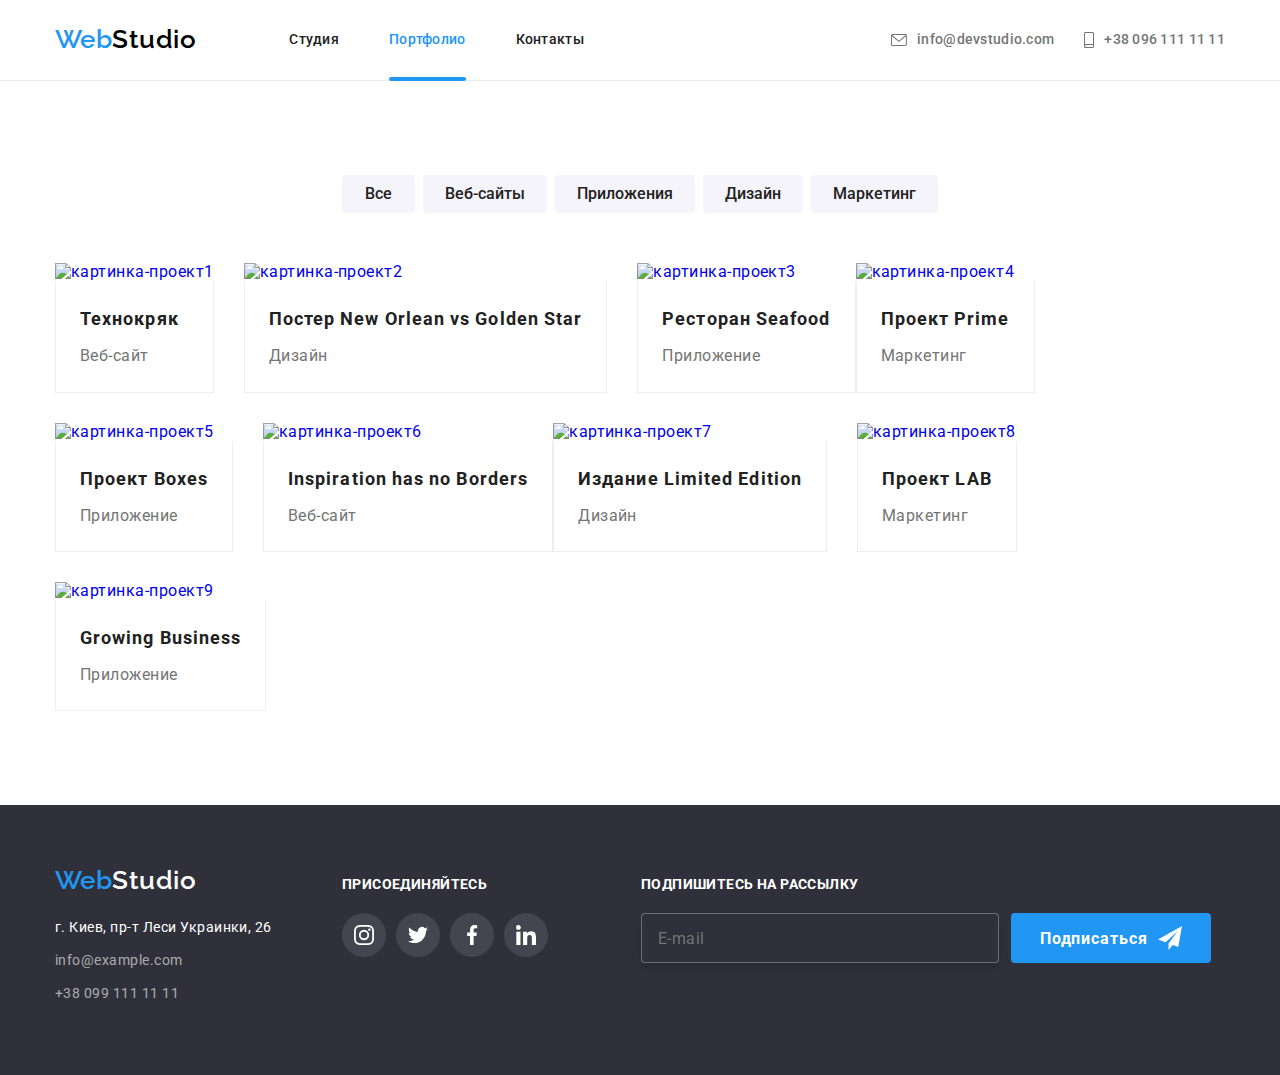
==== commit 496ceade: "comit)" ====
--- a/portfolio.html
+++ b/portfolio.html
@@ -25,8 +25,8 @@
                 aria-controls="menu-container"
                  aria-expanded="false">
                     <svg width='40px' height='40px' aria-label="menu switch">
-                        <use class="icon-menu" href="./icons/symbol-defs.svg#icon-menu_40px"></use>
-                        <use class="icon-cross" href="./icons/symbol-defs.svg#icon-close_40px"></use>
+                        <use class="icon-menu" href="./img/icons/symbol-defs.svg#icon-menu_40px"></use>
+                        <use class="icon-cross" href="./img/icons/symbol-defs.svg#icon-close_40px"></use>
                     </svg>
                 </button>
                 <div class="main-nav__menu" data-menu id="menu-container">
@@ -44,13 +44,13 @@
                     <address class="site-nav__address">
                         <a class="address__link" href="mailto:info@example.com">
                             <svg class="address__icon" width='16px' height='12px'>
-                                <use href="icons/symbol-defs.svg#icon-envelope"></use>
+                                <use href="img/icons/symbol-defs.svg#icon-envelope"></use>
                             </svg>
                             info@devstudio.com </a>
     
                         <a class="address__link" href="tel:+380991111111">
                             <svg class="address__icon" width='10px' height='16px'>
-                                <use href="icons/symbol-defs.svg#icon-tel"></use>
+                                <use href="img/icons/symbol-defs.svg#icon-tel"></use>
                             </svg>
                             +38 096 111 11 11</a>
     
@@ -86,10 +86,24 @@
                     <a class="project__link" href="#"> 
                         <div class="project-thumb">
                      <picture>
-                         <source srcset="./img/portfolio/project1_x2.webp" type="image/webp">
+                        <!-- WEBP -->
+                        <source srcset="./img/portfolio/project1_des.webp 1x, ./img/portfolio/project1_des_x2.webp 2x" type="image/webp"
+                         media="(min-width: 1200px)">
+                        <source srcset="./img/portfolio/project1_tab.webp 1x, ./img/portfolio/project1_tab_x2.webp 2x" type="image/webp"
+                         media="(min-width: 768px)">
+                        <source srcset="./img/portfolio/project1.webp 1x, ./img/portfolio/project1_x2.webp 2x" type="image/webp"
+                         media="(max-width: 767px)">
+                        
+                        <source srcset="./img/portfolio/project1_des.jpg 1x, ./img/portfolio/project1_des_x2.jpg 2x" type="image/webp"
+                         media="(min-width: 1200px)">
+                        <source srcset="./img/portfolio/project1_tab.jpg 1x, ./img/portfolio/project1_tab_x2.jpg 2x" type="image/webp"
+                         media="(min-width: 768px)">
+                        <source srcset="./img/portfolio/project1.jpg 1x, ./img/portfolio/project1_x2.jpg 2x" type="image/webp"
+                         media="(max-width: 767px)">
+                        
                         <img class="project-thumb__img" 
                         src="./img/portfolio/project1.jpg" 
-                        alt="картинка-проект1" width="450" height="294"
+                        alt="картинка-проект1"
                         srcset="./img/portfolio/project1_x2.jpg 2x">
                      </picture>
                     <div class="project-thumb__overlay">
@@ -106,10 +120,23 @@
                     <a class="project__link" href="#">
                         <div class="project-thumb">
                       <picture>
-                          <source srcset="./img/portfolio/project2_x2.webp" type="image/webp" >
+                        <!-- WEBP -->
+                        <source srcset="./img/portfolio/project2_des.webp 1x, ./img/portfolio/project2_des_x2.webp 2x" type="image/webp"
+                         media="(min-width: 1200px)">
+                        <source srcset="./img/portfolio/project2_tab.webp 1x, ./img/portfolio/project2_tab_x2.webp 2x" type="image/webp"
+                         media="(min-width: 768px)">
+                        <source srcset="./img/portfolio/project2.webp 1x, ./img/portfolio/project2_x2.webp 2x" type="image/webp"
+                         media="(max-width: 767px)">
+                        
+                        <source srcset="./img/portfolio/project2_des.jpg 1x, ./img/portfolio/project2_des_x2.jpg 2x" type="image/webp"
+                         media="(min-width: 1200px)">
+                        <source srcset="./img/portfolio/project2_tab.jpg 1x, ./img/portfolio/project2_tab_x2.jpg 2x" type="image/webp"
+                         media="(min-width: 768px)">
+                        <source srcset="./img/portfolio/project2.jpg 1x, ./img/portfolio/project2_x2.jpg 2x" type="image/webp"
+                         media="(max-width: 767px)">
                         <img class="project-thumb__img"
                          src="./img/portfolio/project2.jpg" 
-                         alt="картинка-проект2" width="450" height="294"
+                         alt="картинка-проект2" 
                          srcset="./img/portfolio/project2_x2.jpg 2x">
                       </picture>
                       <div class="project-thumb__overlay">
@@ -126,10 +153,23 @@
                     <a class="project__link" href="#">
                         <div class="project-thumb">
                        <picture>
-                           <source srcset="./img/portfolio/project3_x2.webp" type="image/webp">
+                            <!-- WEBP -->
+                            <source srcset="./img/portfolio/project3_des.webp 1x, ./img/portfolio/project3_des_x2.webp 2x" type="image/webp"
+                             media="(min-width: 1200px)">
+                            <source srcset="./img/portfolio/project3_tab.webp 1x, ./img/portfolio/project3_tab_x2.webp 2x" type="image/webp"
+                             media="(min-width: 768px)">
+                            <source srcset="./img/portfolio/project3.webp 1x, ./img/portfolio/project3_x2.webp 2x" type="image/webp"
+                             media="(max-width: 767px)">
+                            
+                            <source srcset="./img/portfolio/project3_des.jpg 1x, ./img/portfolio/project3_des_x2.jpg 2x" type="image/webp"
+                             media="(min-width: 1200px)">
+                            <source srcset="./img/portfolio/project3_tab.jpg 1x, ./img/portfolio/project3_tab_x2.jpg 2x" type="image/webp"
+                             media="(min-width: 768px)">
+                            <source srcset="./img/portfolio/project3.jpg 1x, ./img/portfolio/project3_x2.jpg 2x" type="image/webp"
+                             media="(max-width: 767px)">
                         <img class="project-thumb__img" 
                         src="./img/portfolio/project3.jpg" 
-                        alt="картинка-проект3" width="450" height="294"
+                        alt="картинка-проект3" 
                         src="./img/portfolio/project3_x2.jpg 2x">
                        </picture>
                        <div class="project-thumb__overlay">
@@ -146,10 +186,23 @@
                     <a class="project__link" href="#">
                         <div class="project-thumb">
                       <picture>
-                          <source srcset="./img/portfolio/project4_x2.webp" type="image/webp">
+                        <!-- WEBP -->
+                        <source srcset="./img/portfolio/project4_des.webp 1x, ./img/portfolio/project4_des_x2.webp 2x" type="image/webp"
+                         media="(min-width: 1200px)">
+                        <source srcset="./img/portfolio/project4_tab.webp 1x, ./img/portfolio/project4_tab_x2.webp 2x" type="image/webp"
+                         media="(min-width: 768px)">
+                        <source srcset="./img/portfolio/project4.webp 1x, ./img/portfolio/project4_x2.webp 2x" type="image/webp"
+                         media="(max-width: 767px)">
+                        
+                        <source srcset="./img/portfolio/project4_des.jpg 1x, ./img/portfolio/project4_des_x2.jpg 2x" type="image/webp"
+                         media="(min-width: 1200px)">
+                        <source srcset="./img/portfolio/project4_tab.jpg 1x, ./img/portfolio/project4_tab_x2.jpg 2x" type="image/webp"
+                         media="(min-width: 768px)">
+                        <source srcset="./img/portfolio/project4.jpg 1x, ./img/portfolio/project4_x2.jpg 2x" type="image/webp"
+                         media="(max-width: 767px)">
                         <img class="project-thumb__img" 
                         src="./img/portfolio/project4.jpg"
-                         alt="картинка-проект4" width="450" height="294"
+                         alt="картинка-проект4" 
                          srcset="./img/portfolio/project4_x2.jpg 2x">
                       </picture>
                       <div class="project-thumb__overlay">
@@ -166,10 +219,22 @@
                     <a class="project__link" href="#">
                         <div class="project-thumb">
                      <picture>
-                         <source srcset="./img/portfolio/project5_x2.webp" type="image/webp">
+                        <!-- WEBP -->
+                        <source srcset="./img/portfolio/project5_des.webp 1x, ./img/portfolio/project5_des_x2.webp 2x" type="image/webp"
+                            media="(min-width: 1200px)">
+                        <source srcset="./img/portfolio/project5_tab.webp 1x, ./img/portfolio/project5_tab_x2.webp 2x" type="image/webp"
+                            media="(min-width: 768px)">
+                        <source srcset="./img/portfolio/project5.webp 1x, ./img/portfolio/project5_x2.webp 2x" type="image/webp" 
+                        media="(max-width: 767px)">
+                        
+                        <source srcset="./img/portfolio/project5_des.jpg 1x, ./img/portfolio/project5_des_x2.jpg 2x" type="image/webp"
+                            media="(min-width: 1200px)">
+                        <source srcset="./img/portfolio/project5_tab.jpg 1x, ./img/portfolio/project5_tab_x2.jpg 2x" type="image/webp"
+                            media="(min-width: 768px)">
+                        <source srcset="./img/portfolio/project5.jpg 1x, ./img/portfolio/project5_x2.jpg 2x" type="image/webp" media="(max-width: 767px)">
                         <img class="project-thumb__img"
                          src="./img/portfolio/project5.jpg" 
-                         alt="картинка-проект5" width="450" height="294"
+                         alt="картинка-проект5" 
                           srcset="./img/portfolio/project5_x2.jpg 2x">
                      </picture>
                       <div class="project-thumb__overlay">
@@ -186,10 +251,23 @@
                     <a class="project__link" href="#">
                         <div class="project-thumb">
                        <picture>
-                           <source srcset="./img/portfolio/project6_x2.webp" type="image/webp" >
+                            <!-- WEBP -->
+
+                        <source srcset="./img/portfolio/project6_des.webp 1x, ./img/portfolio/project6_des_x2.webp 2x" type="image/webp"
+                            media="(min-width: 1200px)">
+                        <source srcset="./img/portfolio/project6_tab.webp 1x, ./img/portfolio/project6_tab_x2.webp 2x" type="image/webp"
+                            media="(min-width: 768px)">
+                        <source srcset="./img/portfolio/project6.webp 1x, ./img/portfolio/project6_x2.webp 2x" type="image/webp" 
+                        media="(max-width: 767px)">
+                        
+                        <source srcset="./img/portfolio/project6_des.jpg 1x, ./img/portfolio/project6_des_x2.jpg 2x" type="image/webp"
+                            media="(min-width: 1200px)">
+                        <source srcset="./img/portfolio/project6_tab.jpg 1x, ./img/portfolio/project6_tab_x2.jpg 2x" type="image/webp"
+                            media="(min-width: 768px)">
+                        <source srcset="./img/portfolio/project6.jpg 1x, ./img/portfolio/project6_x2.jpg 2x" type="image/webp" media="(max-width: 767px)">
                         <img class="project-thumb__img" 
                         src="./img/portfolio/project6.jpg" 
-                        alt="картинка-проект6" width="450" height="294"
+                        alt="картинка-проект6" 
                          srcset="./img/portfolio/project6_x2.jpg 2x">
                        </picture>
                        <div class="project-thumb__overlay">
@@ -206,10 +284,23 @@
                     <a class="project__link" href="#">
                         <div class="project-thumb"> 
                       <picture>
-                          <source srcset="./img/portfolio/project7_x2.webp" type="image/webp" >
+                        <!-- WEBP -->
+
+                        <source srcset="./img/portfolio/project7_des.webp 1x, ./img/portfolio/project7_des_x2.webp 2x" type="image/webp"
+                            media="(min-width: 1200px)">
+                        <source srcset="./img/portfolio/project7_tab.webp 1x, ./img/portfolio/project7_tab_x2.webp 2x" type="image/webp"
+                            media="(min-width: 768px)">
+                        <source srcset="./img/portfolio/project7.webp 1x, ./img/portfolio/project7_x2.webp 2x" type="image/webp"
+                         media="(max-width: 767px)">
+                        
+                        <source srcset="./img/portfolio/project7_des.jpg 1x, ./img/portfolio/project7_des_x2.jpg 2x" type="image/webp"
+                            media="(min-width: 1200px)">
+                        <source srcset="./img/portfolio/project7_tab.jpg 1x, ./img/portfolio/project7_tab_x2.jpg 2x" type="image/webp"
+                            media="(min-width: 768px)">
+                        <source srcset="./img/portfolio/project7.jpg 1x, ./img/portfolio/project7_x2.jpg 2x" type="image/webp" media="(max-width: 767px)">
                         <img class="project-thumb__img" 
                         src="./img/portfolio/project7.jpg"
-                         alt="картинка-проект7" width="450" height="294"
+                         alt="картинка-проект7" 
                           srcset="./img/portfolio/project7_x2.jpg 2x">
                       </picture>
                       <div class="project-thumb__overlay">
@@ -226,10 +317,23 @@
                     <a class="project__link" href="#">
                         <div class="project-thumb">
                       <picture>
-                          <source srcset="./img/portfolio/project8_x2.webp" type="image/webp">
+                        <!-- WEBP -->
+
+                        <source srcset="./img/portfolio/project8_des.webp 1x, ./img/portfolio/project8_des_x2.webp 2x" type="image/webp"
+                            media="(min-width: 1200px)">
+                        <source srcset="./img/portfolio/project8_tab.webp 1x, ./img/portfolio/project8_tab_x2.webp 2x" type="image/webp"
+                            media="(min-width: 768px)">
+                        <source srcset="./img/portfolio/project8.webp 1x, ./img/portfolio/project8_x2.webp 2x" type="image/webp"
+                         media="(max-width: 767px)">
+                        
+                        <source srcset="./img/portfolio/project8_des.jpg 1x, ./img/portfolio/project8_des_x2.jpg 2x" type="image/webp"
+                            media="(min-width: 1200px)">
+                        <source srcset="./img/portfolio/project8_tab.jpg 1x, ./img/portfolio/project8_tab_x2.jpg 2x" type="image/webp"
+                            media="(min-width: 768px)">
+                        <source srcset="./img/portfolio/project8.jpg 1x, ./img/portfolio/project8_x2.jpg 2x" type="image/webp" media="(max-width: 767px)">
                         <img class="project-thumb__img" 
                         src="./img/portfolio/project8.jpg" 
-                        alt="картинка-проект8" width="450" height="294"
+                        alt="картинка-проект8"
                         srcset="./img/portfolio/project8_x2.jpg 2x">
                       </picture>
                       <div class="project-thumb__overlay">
@@ -246,10 +350,23 @@
                     <a class="project__link" href="#">
                         <div class="project-thumb">
                       <picture>
-                          <source srcset="./img/portfolio/project9_x2.webp" type="image/webp">
+                        <!-- WEBP -->
+
+                        <source srcset="./img/portfolio/project9_des.webp 1x, ./img/portfolio/project9_des_x2.webp 2x" type="image/webp"
+                            media="(min-width: 1200px)">
+                        <source srcset="./img/portfolio/project9_tab.webp 1x, ./img/portfolio/project9_tab_x2.webp 2x" type="image/webp"
+                            media="(min-width: 768px)">
+                        <source srcset="./img/portfolio/project9.webp 1x, ./img/portfolio/project9_x2.webp 2x" type="image/webp"
+                         media="(max-width: 767px)">
+                        
+                        <source srcset="./img/portfolio/project9_des.jpg 1x, ./img/portfolio/project9_des_x2.jpg 2x" type="image/webp"
+                            media="(min-width: 1200px)">
+                        <source srcset="./img/portfolio/project9_tab.jpg 1x, ./img/portfolio/project9_tab_x2.jpg 2x" type="image/webp"
+                            media="(min-width: 768px)">
+                        <source srcset="./img/portfolio/project9.jpg 1x, ./img/portfolio/project9_x2.jpg 2x" type="image/webp" media="(max-width: 767px)">
                         <img class="project-thumb__img"
                          src="./img/portfolio/project9.jpg"
-                          alt="картинка-проект9" width="450" height="294"
+                          alt="картинка-проект9"
                           srcset="./img/portfolio/project9_x2.jpg 2x">
                       </picture>
                       <div class="project-thumb__overlay">
@@ -272,7 +389,7 @@
   <footer class="page-footer">
        <div class="container">
          <div class="page-footer__address-container">
-            <!--Контакты  -->
+            <!-- Контакты -->
             <a href="./index.html" class="logo page-footer__logo">Web<span class="logo-footer">Studio</span> </a>
             <address class="page-footer__address">
                 <p class="page-footer__address-item"> г. Киев, пр-т Леси Украинки, 26 </p> 
@@ -286,28 +403,28 @@
              <li class="page-footer__social-item">
                  <a href="" class="page-footer__social-link">
                      <svg  width='20px' height='20px'>
-                         <use href="icons/symbol-defs.svg#icon-instagram"></use>
+                         <use href="img/icons/symbol-defs.svg#icon-instagram"></use>
                      </svg>
                  </a>
              </li>
              <li class="page-footer__social-item">
                  <a href="" class="page-footer__social-link">
                      <svg  width='20px' height='20px'>
-                         <use href="icons/symbol-defs.svg#icon-twitter"></use>
+                         <use href="img/icons/symbol-defs.svg#icon-twitter"></use>
                      </svg>
                  </a>
              </li>
              <li class="page-footer__social-item">
                  <a href="" class="page-footer__social-link">
                      <svg  width='20px' height='20px'>
-                         <use href="icons/symbol-defs.svg#icon-facebook"></use>
+                         <use href="img/icons/symbol-defs.svg#icon-facebook"></use>
                      </svg>
                  </a>
              </li>
              <li class="page-footer__social-item">
                  <a href="" class="page-footer__social-link">
                      <svg  width='20px' height='20px'>
-                         <use href="icons/symbol-defs.svg#icon-linkedin"></use>
+                         <use href="img/icons/symbol-defs.svg#icon-linkedin"></use>
                      </svg>
                  </a>
              </li>
@@ -321,7 +438,7 @@
                   <input class="page-footer__subscribe-input" type="text" name="subscribe" placeholder="E-mail">
                   <button class=" button page-footer__btn" type="submit">Подписаться
                       <svg class="page-footer__icon" width='24px' height='24px' >
-                          <use href="icons/symbol-defs.svg#icon-send"></use>
+                          <use href="img/icons/symbol-defs.svg#icon-send"></use>
                       </svg>
                   </button>
                   
--- a/css/gallery.min.css
+++ b/css/gallery.min.css
@@ -1,2 +1,2 @@
-:root{--custom-text-color: #212121;--text-color: #757575;--accent-color: #2196f3;--primary-white-color: #ffffff;--secondary-background-color: #f5f4fa}.visually-hidden{position:absolute;width:1px;height:1px;margin:-1px;border:0;padding:0;white-space:nowrap;clip-path:inset(100%);clip:rect(0 0 0 0);overflow:hidden}a{text-decoration:none}.page{background-color:var(--primary-white-color);color:var(--custom-text-color);font-family:Roboto, sans-serif;letter-spacing:0.03em}.page-header{position:relative;border-bottom:1px solid #ececec}@media screen and (max-width: 767px){.page-header{height:60px}}.page-header .container{height:100%}.list{padding:0;margin:0;list-style:none}.button{display:block;margin:0 auto;padding:10px 32px;min-height:50px;min-width:200px;cursor:pointer;border-radius:4px;border:none;outline-style:none;font-family:inherit;font-weight:700;font-size:16px;line-height:1.86;letter-spacing:0.06em;text-align:center;color:var(--primary-white-color);background-color:var(--accent-color);transition:250ms cubic-bezier(0.4, 0, 0.2, 1)}.button:hover,.button:focus{box-shadow:0px 4px 4px rgba(0,0,0,0.15)}.section__title{margin-top:0;color:var(--custom-text-color);font-weight:700;font-size:28px;line-height:1.16;text-align:center;letter-spacing:0.03em}@media screen and (min-width: 768px) and (max-width: 1199px){.section__title{margin-bottom:30px}}@media screen and (min-width: 1200px){.section__title{margin-bottom:50px;font-weight:700;font-size:36px;line-height:1.16}}img{display:block;max-width:100%;height:auto}.container{padding-left:15px;padding-right:15px;margin:0 auto}@media screen and (min-width: 480px){.container{width:480px}}@media screen and (min-width: 768px){.container{width:768px}}@media screen and (min-width: 1200px){.container{width:1200px}}.container{padding-left:15px;padding-right:15px;margin:0 auto}@media screen and (min-width: 480px){.container{width:480px}}@media screen and (min-width: 768px){.container{width:768px}}@media screen and (min-width: 1200px){.container{width:1200px}}.logo{display:inline-block;color:var(--accent-color);font-family:Raleway;font-weight:600;font-size:24px;line-height:1.16}@media screen and (min-width: 768px) and (max-width: 1199px){.logo{font-weight:600;font-size:24px;line-height:1.16;margin-right:88px}}@media screen and (min-width: 1200px){.logo{font-weight:600;font-size:26px;line-height:1.19;padding-bottom:25px;padding-top:24px;margin-right:93px}}.logo-nav{color:#000000}.logo-footer{color:var(--primary-white-color)}@media screen and (min-width: 768px){.main-nav{display:flex;align-items:center}}@media screen and (max-width: 767px){.main-nav{display:flex;height:100%;align-items:center}}@media screen and (min-width: 768px){.main-nav__menu{display:flex;flex-grow:1;align-items:center}}@media screen and (max-width: 767px){.main-nav__menu{position:absolute;opacity:0;visibility:hidden;pointer-events:none;width:100%;height:393px;background-color:#fff;text-align:center;top:100%;left:0;padding-top:60px;padding-bottom:60px;transition:250ms cubic-bezier(0.4, 0, 0.2, 1);z-index:999;box-shadow:0px 4px 8px rgba(0,0,0,0.04),0px 2px 4px rgba(0,0,0,0.08),0px 1px 3px rgba(0,0,0,0.16)}.main-nav__menu.is-open{opacity:1;visibility:visible;pointer-events:auto}}.menu--btn{display:inline-flex;margin:0;margin-left:auto;padding:0;border:none;background-color:transparent;transition:250ms cubic-bezier(0.4, 0, 0.2, 1)}@media screen and (min-width: 768px){.menu--btn{display:none}}.menu--btn:hover,.menu--btn:focus{color:var(--accent-color);fill:var(--accent-color)}.menu--btn .icon-cross{display:none}.menu--btn.is-open .icon-cross{display:block}.menu--btn.is-open .icon-menu{display:none}@media screen and (max-width: 767px){.site-nav__list{margin-bottom:60px;text-align:center}}@media screen and (min-width: 768px){.site-nav__list{display:flex}}@media screen and (min-width: 768px){.site-nav__item+.site-nav__item{margin-left:50px}}@media screen and (max-width: 767px){.site-nav__item:not(:last-child){margin-bottom:30px}}.site-nav__link{color:var(--custom-text-color);font-weight:500;font-size:18px;line-height:1.16;letter-spacing:0.02em;transition:250ms cubic-bezier(0.4, 0, 0.2, 1);display:inline-block}@media screen and (min-width: 768px){.site-nav__link{display:block;position:relative;padding-top:32px;padding-bottom:32px;font-weight:500;font-size:14px;line-height:1.14}}@media screen and (max-width: 767px){.site-nav__link{position:relative}}.site-nav__link:hover,.site-nav__link:focus{color:var(--accent-color)}.site-nav__link:hover::after,.site-nav__link:focus::after{opacity:1}.site-nav__link.current{color:var(--accent-color)}.site-nav__link::after{width:100%;height:4px;border-radius:2px;background-color:var(--accent-color);opacity:0;visibility:hidden;transition:opacity 250ms cubic-bezier(0.4, 0, 0.2, 1)}@media screen and (min-width: 768px){.site-nav__link::after{content:"";position:absolute;left:0;bottom:-1px}}@media screen and (max-width: 767px){.site-nav__link::after{content:"";display:block;position:static;margin-top:8px}}.site-nav__link.current::after{opacity:1;visibility:visible}.site-nav__address{display:block;color:var(--text-color)}@media screen and (min-width: 1200px){.site-nav__address{display:flex;margin-left:auto}}@media screen and (min-width: 768px){.site-nav__address{margin-left:auto}}.address__link{display:block;font-weight:500;font-size:18px;line-height:1.16;color:var(--text-color);letter-spacing:0.02em;font-style:normal;transition:250ms cubic-bezier(0.4, 0, 0.2, 1)}@media screen and (min-width: 768px) and (max-width: 1199px){.address__link{display:flex;align-items:center;font-weight:500;font-size:12px;line-height:1.16}}@media screen and (min-width: 1200px){.address__link{display:inline-flex;align-items:center;padding-top:21px;padding-bottom:21px;margin-left:30px;font-weight:500;font-size:14px;line-height:1.14}}.address__link:hover,.address__link:focus{color:var(--accent-color);fill:var(--accent-color)}@media screen and (max-width: 767px){.address__link:not(:last-child){margin-bottom:16px}}@media screen and (min-width: 767px) and (max-width: 1199px){.address__link+.address__link{margin-top:10px}}.address__icon{margin-right:10px;align-items:center;fill:currentColor}.page-footer{background-color:#2f303a;padding-top:60px;padding-bottom:60px}.page-footer__logo{margin:0;padding:0}@media screen and (min-width: 768px){.page-footer>.container{display:flex}}@media screen and (min-width: 1200px){.page-footer>.container{align-items:baseline}}@media screen and (min-width: 768px) and (max-width: 1199px){.page-footer>.container{flex-wrap:wrap;justify-content:space-around}}@media screen and (max-width: 1199px){.page-footer{text-align:center}}@media screen and (max-width: 1199px){.page-footer__address-container{margin-bottom:60px}}@media screen and (min-width: 1200px){.page-footer__address-container{margin-right:70px}}.page-footer__address{color:var(--primary-white-color);font-style:normal;font-weight:400;font-size:14px;line-height:1.71}.page-footer__address-item{display:block;margin-top:20px;margin-bottom:9px}.page-footer__address-link{display:block;margin-bottom:9px;color:rgba(255,255,255,0.6);transition:250ms cubic-bezier(0.4, 0, 0.2, 1)}.page-footer__address-link:hover,.page-footer__address-link:focus{color:var(--accent-color)}@media screen and (max-width: 767px){.page-footer__social-container{margin-bottom:60px}}.page-footer__title{margin-bottom:20px;margin-top:0;font-style:normal;font-weight:700;font-size:14px;line-height:1.14;letter-spacing:0.03em;text-transform:uppercase;color:#ffffff}.page-footer__social-list{display:flex;justify-content:center;padding:0;margin:0;list-style:none}.page-footer__social-item:not(:last-child){margin-right:10px}.page-footer__social-link{display:inline-flex;align-items:center;justify-content:center;width:44px;height:44px;border-radius:50%;background-color:rgba(255,255,255,0.1);fill:var(--primary-white-color);transition:250ms cubic-bezier(0.4, 0, 0.2, 1)}.page-footer__social-link:hover,.page-footer__social-link:focus{background-color:var(--accent-color)}@media screen and (min-width: 1200px){.page-footer__subscribe-container{margin-left:93px}}@media screen and (min-width: 1200px){.page-footer__subscribe-form{display:flex;position:relative}}.page-footer__subscribe-label{position:absolute;top:16px;left:16px;color:rgba(255,255,255,0.6);font-weight:400;font-size:16px;line-height:1.25;letter-spacing:0.03em}.page-footer__subscribe-input{height:50px;padding:15px 16px;margin-right:12px;border:1px solid rgba(255,255,255,0.3);box-sizing:border-box;filter:drop-shadow(0px 4px 4px rgba(0,0,0,0.15));border-radius:4px;background-color:#2f303a;font-weight:400;font-size:16px;line-height:1.25;letter-spacing:0.03em;color:rgba(255,255,255,0.6);transition:250ms cubic-bezier(0.4, 0, 0.2, 1)}@media screen and (max-width: 767px){.page-footer__subscribe-input{width:100%}}@media screen and (max-width: 1199px){.page-footer__subscribe-input{margin-bottom:20px}}@media screen and (min-width: 768px) and (max-width: 1199px){.page-footer__subscribe-input{width:450px}}@media screen and (min-width: 1200px){.page-footer__subscribe-input{width:358px}}.page-footer__btn.button{display:flex;align-items:center;justify-content:center;padding:25px 10px;min-width:200px;height:50px;font-weight:700;font-size:16px;line-height:1.86;letter-spacing:0.06em;text-align:center;color:var(--primary-white-color);background-color:var(--accent-color);transition:250ms cubic-bezier(0.4, 0, 0.2, 1)}.page-footer__icon{margin-left:10px;fill:var(--primary-white-color)}.section{margin-top:0;margin-bottom:0;color:var(--text-color)}.portfolio{padding-top:60px;padding-bottom:60px}@media screen and (min-width: 1200px){.portfolio{padding-top:94px;padding-bottom:94px}}@media screen and (min-width: 768px){.portfolio__filter.list{justify-content:center;align-items:center}}.portfolio__filter{display:flex;flex-wrap:nowrap;list-style:none}@media screen and (max-width: 767px){.portfolio__filter{padding-bottom:40px;flex-wrap:wrap}}@media screen and (min-width: 768px) and (max-width: 1199px){.portfolio__filter{margin-bottom:30px}}@media screen and (min-width: 1200px){.portfolio__filter{margin-bottom:50px}}.portfolio__filter-item:not(:last-child){margin-right:8px}@media screen and (max-width: 767px){.portfolio__filter-item{margin-top:15px;margin-left:8px}}.portfolio__filter-button{border:none;outline-style:none;border-radius:4px;display:inline-block;padding:6px 22px;min-width:73px;color:var(--custom-text-color);background-color:#f5f4fa;font-family:inherit;font-weight:500;font-size:16px;line-height:1.63;text-align:center;transition:box-shadow 250ms cubic-bezier(0.4, 0, 0.2, 1),color 250ms cubic-bezier(0.4, 0, 0.2, 1),background-color 250ms cubic-bezier(0.4, 0, 0.2, 1)}.portfolio__filter-button:hover,.portfolio__filter-button:focus{color:var(--primary-white-color);background-color:var(--accent-color);box-shadow:0px 3px 1px rgba(0,0,0,0.1),0px 1px 2px rgba(0,0,0,0.08),0px 2px 2px rgba(0,0,0,0.12)}.project__list{margin-top:0;margin-bottom:0;color:var(--text-color)}@media screen and (min-width: 768px) and (max-width: 1199px){.project__list{display:flex;flex-wrap:wrap;margin:-15px}}@media screen and (min-width: 768px){.project__list{display:flex;flex-wrap:wrap}}.project__list-card{margin-bottom:30px}@media screen and (min-width: 1200px){.project__list-card{width:calc((100% - 60px) / 3);margin-right:30px}}@media screen and (min-width: 768px) and (max-width: 1199px){.project__list-card{width:calc((100% - 2 * 30px) / 2);margin:15px}}@media screen and (min-width: 1200px){.project__list-card:nth-child(3n){margin-right:0}}@media screen and (min-width: 1200px){.project__list-card:nth-last-child(-n+3){margin-bottom:0}}@media screen and (min-width: 768px) and (max-width: 1199px){.project__list-card:first-child .project__list-description{padding-bottom:56px}}.project__list-description{padding:20px 24px;border-bottom:1px solid #eeeeee;border-right:1px solid #eeeeee;border-left:1px solid #eeeeee}.project__list-title{margin-top:0;margin-bottom:4px;color:var(--custom-text-color);font-weight:700;font-size:18px;line-height:2;letter-spacing:0.06em}.project__list-type{margin-top:0;margin-bottom:0;color:var(--text-color);font-size:16px;line-height:1.88}.project__link{display:block}.project__link:hover,.project__link:focus{box-shadow:0px 1px 1px rgba(0,0,0,0.12),0px 4px 4px rgba(0,0,0,0.06),1px 4px 6px rgba(0,0,0,0.16)}.project__link:hover .project-thumb__overlay,.project__link:focus .project-thumb__overlay{opacity:1;transform:translateY(-100%);z-index:999}.project-thumb{position:relative;overflow:hidden}.project-thumb__overlay{position:absolute;width:100%;height:100%;opacity:0;background-color:rgba(33,150,243,0.9);transform:translateY(100%);transition:250ms cubic-bezier(0.4, 0, 0.2, 1)}.project-thumb__img{display:block;margin-top:0;margin-bottom:0}.project-thumb__description{position:absolute;left:50%;top:50%;transform:translate(-50%, -50%);width:322px;height:168px;margin:0;font-weight:400;font-size:18px;line-height:1.56;letter-spacing:0.03em;color:var(--primary-white-color)}
+:root{--custom-text-color: #212121;--text-color: #757575;--accent-color: #2196f3;--primary-white-color: #ffffff;--secondary-background-color: #f5f4fa}.visually-hidden{position:absolute;width:1px;height:1px;margin:-1px;border:0;padding:0;white-space:nowrap;clip-path:inset(100%);clip:rect(0 0 0 0);overflow:hidden}a{text-decoration:none}.page{background-color:var(--primary-white-color);color:var(--custom-text-color);font-family:Roboto, sans-serif;letter-spacing:0.03em}.page-header{position:relative;border-bottom:1px solid #ececec}@media screen and (max-width: 767px){.page-header{height:60px}}.page-header .container{height:100%}.list{padding:0;margin:0;list-style:none}.button{display:block;margin:0 auto;padding:10px 32px;min-height:50px;min-width:200px;cursor:pointer;border-radius:4px;border:none;outline-style:none;font-family:inherit;font-weight:700;font-size:16px;line-height:1.86;letter-spacing:0.06em;text-align:center;color:var(--primary-white-color);background-color:var(--accent-color);transition:250ms cubic-bezier(0.4, 0, 0.2, 1)}.button:hover,.button:focus{box-shadow:0px 4px 4px rgba(0,0,0,0.15)}.section__title{margin-top:0;color:var(--custom-text-color);font-weight:700;font-size:28px;line-height:1.16;text-align:center;letter-spacing:0.03em}@media screen and (min-width: 768px) and (max-width: 1199px){.section__title{margin-bottom:30px}}@media screen and (min-width: 1200px){.section__title{margin-bottom:50px;font-weight:700;font-size:36px;line-height:1.16}}img{display:block;max-width:100%;height:auto}.container{width:100%;padding-left:15px;padding-right:15px;margin:0 auto}@media screen and (min-width: 480px){.container{max-width:480px}}@media screen and (min-width: 768px){.container{max-width:768px}}@media screen and (min-width: 1200px){.container{max-width:1200px}}.container{width:100%;padding-left:15px;padding-right:15px;margin:0 auto}@media screen and (min-width: 480px){.container{max-width:480px}}@media screen and (min-width: 768px){.container{max-width:768px}}@media screen and (min-width: 1200px){.container{max-width:1200px}}.logo{display:inline-block;color:var(--accent-color);font-family:Raleway;font-weight:600;font-size:24px;line-height:1.16}@media screen and (min-width: 768px) and (max-width: 1199px){.logo{margin-right:88px}}@media screen and (min-width: 1200px){.logo{font-weight:600;font-size:26px;line-height:1.19;padding-bottom:25px;padding-top:24px;margin-right:93px}}.logo-nav{color:#000000}.logo-footer{color:var(--primary-white-color)}@media screen and (min-width: 768px){.main-nav{display:flex;align-items:center}}@media screen and (max-width: 767px){.main-nav{display:flex;height:100%;align-items:center}}@media screen and (min-width: 768px){.main-nav__menu{display:flex;flex-grow:1;align-items:center}}@media screen and (max-width: 767px){.main-nav__menu{position:absolute;opacity:0;visibility:hidden;pointer-events:none;width:100%;height:393px;background-color:#fff;text-align:center;top:100%;left:0;padding-top:60px;padding-bottom:60px;transition:250ms cubic-bezier(0.4, 0, 0.2, 1);z-index:999;box-shadow:0px 4px 8px rgba(0,0,0,0.04),0px 2px 4px rgba(0,0,0,0.08),0px 1px 3px rgba(0,0,0,0.16)}.main-nav__menu.is-open{opacity:1;visibility:visible;pointer-events:auto}}.menu--btn{display:inline-flex;margin:0;margin-left:auto;padding:0;border:none;background-color:transparent;transition:250ms cubic-bezier(0.4, 0, 0.2, 1)}@media screen and (min-width: 768px){.menu--btn{display:none}}.menu--btn:hover,.menu--btn:focus{color:var(--accent-color);fill:var(--accent-color)}.menu--btn .icon-cross{display:none}.menu--btn.is-open .icon-cross{display:block}.menu--btn.is-open .icon-menu{display:none}@media screen and (max-width: 767px){.site-nav__list{margin-bottom:60px;text-align:center}}@media screen and (min-width: 768px){.site-nav__list{display:flex}}@media screen and (min-width: 768px){.site-nav__item+.site-nav__item{margin-left:50px}}@media screen and (max-width: 767px){.site-nav__item:not(:last-child){margin-bottom:30px}}.site-nav__link{color:var(--custom-text-color);font-weight:500;font-size:18px;line-height:1.16;letter-spacing:0.02em;transition:250ms cubic-bezier(0.4, 0, 0.2, 1);display:inline-block}@media screen and (min-width: 768px){.site-nav__link{display:block;position:relative;padding-top:32px;padding-bottom:32px;font-weight:500;font-size:14px;line-height:1.14}}@media screen and (max-width: 767px){.site-nav__link{position:relative}}.site-nav__link:hover,.site-nav__link:focus{color:var(--accent-color)}.site-nav__link:hover::after,.site-nav__link:focus::after{opacity:1}.site-nav__link.current{color:var(--accent-color)}.site-nav__link::after{width:100%;height:4px;border-radius:2px;background-color:var(--accent-color);opacity:0;visibility:hidden;transition:opacity 250ms cubic-bezier(0.4, 0, 0.2, 1)}@media screen and (min-width: 768px){.site-nav__link::after{content:"";position:absolute;left:0;bottom:-1px}}@media screen and (max-width: 767px){.site-nav__link::after{content:"";display:block;position:static;margin-top:8px}}.site-nav__link.current::after{opacity:1;visibility:visible}.site-nav__address{display:block;color:var(--text-color)}@media screen and (min-width: 1200px){.site-nav__address{display:flex;margin-left:auto}}@media screen and (min-width: 768px){.site-nav__address{margin-left:auto}}.address__link{display:block;font-weight:500;font-size:18px;line-height:1.16;color:var(--text-color);letter-spacing:0.02em;font-style:normal;transition:250ms cubic-bezier(0.4, 0, 0.2, 1)}@media screen and (min-width: 768px) and (max-width: 1199px){.address__link{display:flex;align-items:center;font-weight:500;font-size:12px;line-height:1.16}}@media screen and (min-width: 1200px){.address__link{display:inline-flex;align-items:center;padding-top:21px;padding-bottom:21px;margin-left:30px;font-weight:500;font-size:14px;line-height:1.14}}.address__link:hover,.address__link:focus{color:var(--accent-color);fill:var(--accent-color)}@media screen and (max-width: 767px){.address__link:not(:last-child){margin-bottom:16px}}@media screen and (min-width: 767px) and (max-width: 1199px){.address__link+.address__link{margin-top:10px}}.address__icon{margin-right:10px;align-items:center;fill:currentColor}.page-footer{background-color:#2f303a;padding-top:60px;padding-bottom:60px}.page-footer__logo{margin:0;padding:0}@media screen and (min-width: 768px){.page-footer>.container{display:flex}}@media screen and (min-width: 1200px){.page-footer>.container{align-items:baseline}}@media screen and (min-width: 768px) and (max-width: 1199px){.page-footer>.container{flex-wrap:wrap;align-items:baseline;justify-content:space-around}}@media screen and (max-width: 1199px){.page-footer{text-align:center}}@media screen and (max-width: 1199px){.page-footer__address-container{margin-bottom:60px}}@media screen and (min-width: 1200px){.page-footer__address-container{margin-right:70px}}.page-footer__address{color:var(--primary-white-color);font-style:normal;font-weight:400;font-size:14px;line-height:1.71}.page-footer__address-item{display:block;margin-top:20px;margin-bottom:9px}.page-footer__address-link{display:block;margin-bottom:9px;color:rgba(255,255,255,0.6);transition:250ms cubic-bezier(0.4, 0, 0.2, 1)}.page-footer__address-link:hover,.page-footer__address-link:focus{color:var(--accent-color)}@media screen and (max-width: 767px){.page-footer__social-container{margin-bottom:60px}}.page-footer__title{display:inline-block;margin-bottom:20px;margin-top:0;font-style:normal;font-weight:700;font-size:14px;line-height:1.14;letter-spacing:0.03em;text-transform:uppercase;color:#ffffff}.page-footer__social-list{display:flex;justify-content:center;padding:0;margin:0;list-style:none}.page-footer__social-item:not(:last-child){margin-right:10px}.page-footer__social-link{display:inline-flex;align-items:center;justify-content:center;width:44px;height:44px;border-radius:50%;background-color:rgba(255,255,255,0.1);fill:var(--primary-white-color)}.page-footer__social-link:hover,.page-footer__social-link:focus{background-color:var(--accent-color)}@media screen and (min-width: 1200px){.page-footer__subscribe-container{margin-left:93px}}@media screen and (min-width: 1200px){.page-footer__subscribe-form{display:flex;position:relative}}.page-footer__subscribe-label{position:absolute;top:16px;left:16px;color:rgba(255,255,255,0.6);font-weight:400;font-size:16px;line-height:1.25;letter-spacing:0.03em}.page-footer__subscribe-input{height:50px;padding:15px 16px;margin-right:12px;border:1px solid rgba(255,255,255,0.3);box-sizing:border-box;filter:drop-shadow(0px 4px 4px rgba(0,0,0,0.15));border-radius:4px;background-color:#2f303a;font-weight:400;font-size:16px;line-height:1.25;letter-spacing:0.03em;color:rgba(255,255,255,0.6)}@media screen and (max-width: 768px){.page-footer__subscribe-input{width:100%}}@media screen and (max-width: 1199px){.page-footer__subscribe-input{display:block;margin-bottom:20px}}@media screen and (min-width: 768px) and (max-width: 1199px){.page-footer__subscribe-input{width:450px}}@media screen and (min-width: 1200px){.page-footer__subscribe-input{width:358px}}.page-footer__btn.button{display:flex;align-items:center;justify-content:center;padding:25px 10px;min-width:200px;height:50px;font-weight:700;font-size:16px;line-height:1.86;letter-spacing:0.06em;text-align:center;color:var(--primary-white-color);background-color:var(--accent-color);transition:250ms cubic-bezier(0.4, 0, 0.2, 1)}.page-footer__icon{margin-left:10px;fill:var(--primary-white-color)}.section{margin-top:0;margin-bottom:0;color:var(--text-color)}.portfolio{padding-top:60px;padding-bottom:60px}@media screen and (min-width: 1200px){.portfolio{padding-top:94px;padding-bottom:94px}}@media screen and (min-width: 768px){.portfolio__filter.list{justify-content:center;align-items:center}}.portfolio__filter{display:flex;flex-wrap:nowrap;list-style:none}@media screen and (max-width: 767px){.portfolio__filter{padding-bottom:40px;flex-wrap:wrap}}@media screen and (min-width: 768px) and (max-width: 1199px){.portfolio__filter{margin-bottom:30px}}@media screen and (min-width: 1200px){.portfolio__filter{margin-bottom:50px}}.portfolio__filter-item:not(:last-child){margin-right:8px}@media screen and (max-width: 767px){.portfolio__filter-item{margin-top:15px;margin-left:8px}}.portfolio__filter-button{border:none;outline-style:none;border-radius:4px;display:inline-block;padding:6px 22px;min-width:73px;color:var(--custom-text-color);background-color:#f5f4fa;font-family:inherit;font-weight:500;font-size:16px;line-height:1.63;text-align:center;transition:box-shadow 250ms cubic-bezier(0.4, 0, 0.2, 1),color 250ms cubic-bezier(0.4, 0, 0.2, 1),background-color 250ms cubic-bezier(0.4, 0, 0.2, 1)}.portfolio__filter-button:hover,.portfolio__filter-button:focus{color:var(--primary-white-color);background-color:var(--accent-color);box-shadow:0px 3px 1px rgba(0,0,0,0.1),0px 1px 2px rgba(0,0,0,0.08),0px 2px 2px rgba(0,0,0,0.12)}.project__list{margin-top:0;margin-bottom:0;color:var(--text-color)}@media screen and (min-width: 768px) and (max-width: 1199px){.project__list{display:flex;flex-wrap:wrap;margin:-15px}}@media screen and (min-width: 768px){.project__list{display:flex;flex-wrap:wrap}}.project__list-card{margin-bottom:30px}@media screen and (min-width: 1200px){.project__list-card{max-width:calc((100% - 60px) / 3);margin-right:30px}}@media screen and (min-width: 768px) and (max-width: 1199px){.project__list-card{max-width:calc((100% - 2 * 30px) / 2);margin:15px}}@media screen and (min-width: 1200px){.project__list-card:nth-child(3n){margin-right:0}}@media screen and (min-width: 1200px){.project__list-card:nth-last-child(-n+3){margin-bottom:0}}@media screen and (min-width: 768px) and (max-width: 1199px){.project__list-card:first-child .project__list-description{padding-bottom:56px}}.project__list-description{padding:20px 24px;border-bottom:1px solid #eeeeee;border-right:1px solid #eeeeee;border-left:1px solid #eeeeee}.project__list-title{margin-top:0;margin-bottom:4px;color:var(--custom-text-color);font-weight:700;font-size:18px;line-height:2;letter-spacing:0.06em}.project__list-type{margin-top:0;margin-bottom:0;color:var(--text-color);font-size:16px;line-height:1.88}.project__link{display:block}.project__link:hover,.project__link:focus{box-shadow:0px 1px 1px rgba(0,0,0,0.12),0px 4px 4px rgba(0,0,0,0.06),1px 4px 6px rgba(0,0,0,0.16)}.project__link:hover .project-thumb__overlay,.project__link:focus .project-thumb__overlay{opacity:1;transform:translateY(-100%);z-index:999}.project-thumb{position:relative;overflow:hidden}.project-thumb__overlay{position:absolute;width:100%;height:100%;opacity:0;background-color:rgba(33,150,243,0.9);transform:translateY(100%);transition:250ms cubic-bezier(0.4, 0, 0.2, 1)}.project-thumb__img{display:block;margin-top:0;margin-bottom:0}.project-thumb__description{position:absolute;left:50%;top:50%;transform:translate(-50%, -50%);width:322px;height:168px;margin:0;font-weight:400;font-size:18px;line-height:1.56;letter-spacing:0.03em;color:var(--primary-white-color)}@media screen and (max-width: 767px){.project-thumb__description{max-width:402px}}@media screen and (min-width: 768px) and (max-width: 1199px){.project-thumb__description{width:306px;top:45%}}
 /*# sourceMappingURL=gallery.min.css.map */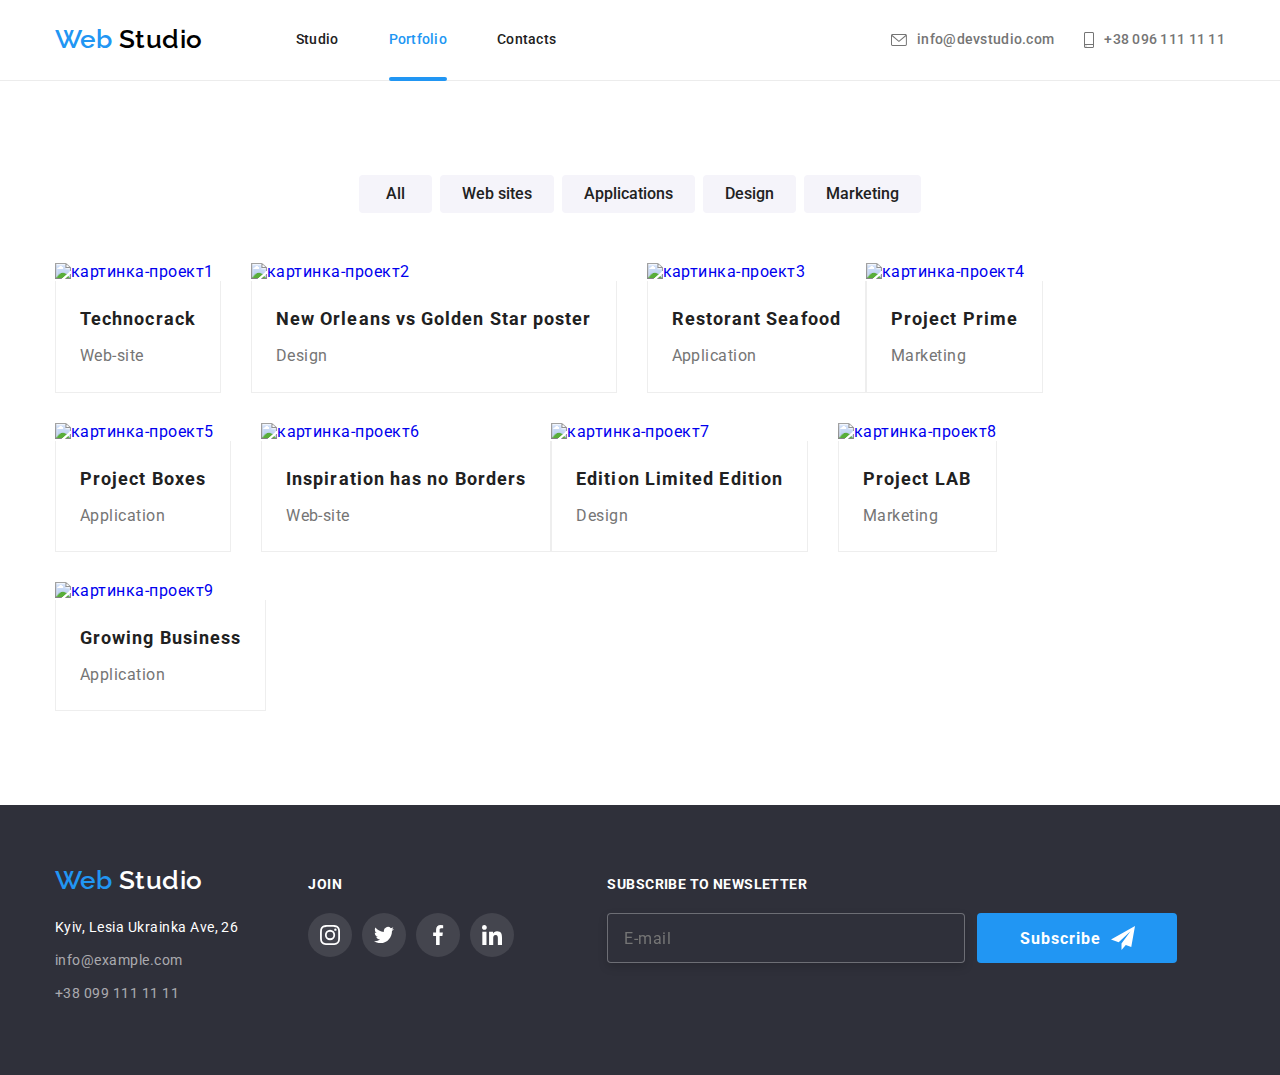
==== commit afd9bfd3: "translate to English" ====
--- a/portfolio.html
+++ b/portfolio.html
@@ -1,452 +1,880 @@
 <!DOCTYPE html>
 <html lang="ru">
-<head>
-    <meta charset="UTF-8">
-    <meta name="viewport" content="width=device-width, initial-scale=1.0">
-    <title>Портфолио</title> 
-    <link rel="preconnect" href="https://fonts.gstatic.com">
-    <link href="https://fonts.googleapis.com/css2?family=Raleway:wght@700&family=Roboto:wght@400;500;700;900&display=swap" 
-    rel="stylesheet">
-    <link rel="stylesheet" href="https://cdnjs.cloudflare.com/ajax/libs/modern-normalize/1.0.0/modern-normalize.min.css">
-    <link rel="stylesheet" href="./css/gallery.min.css">
-    
-    
-
-</head>
-<body class="page">
-      <!-- шапка сайта -->
+  <head>
+    <meta charset="UTF-8" />
+    <meta name="viewport" content="width=device-width, initial-scale=1.0" />
+    <title>Портфолио</title>
+    <link rel="preconnect" href="https://fonts.gstatic.com" />
+    <link
+      href="https://fonts.googleapis.com/css2?family=Raleway:wght@700&family=Roboto:wght@400;500;700;900&display=swap"
+      rel="stylesheet"
+    />
+    <link
+      rel="stylesheet"
+      href="https://cdnjs.cloudflare.com/ajax/libs/modern-normalize/1.0.0/modern-normalize.min.css"
+    />
+    <link rel="stylesheet" href="./css/gallery.min.css" />
+  </head>
+  <body class="page">
+    <!-- шапка сайта -->
     <header class="page-header">
-        <div class="container ">
-            <nav class="main-nav">
-                <a href="./index.html" class="logo">Web<span class="logo-nav">Studio</span></a>
-                <button class="menu--btn" 
-                type="button" 
-                data-menu-button 
-                aria-controls="menu-container"
-                 aria-expanded="false">
-                    <svg width='40px' height='40px' aria-label="menu switch">
-                        <use class="icon-menu" href="./img/icons/symbol-defs.svg#icon-menu_40px"></use>
-                        <use class="icon-cross" href="./img/icons/symbol-defs.svg#icon-close_40px"></use>
-                    </svg>
-                </button>
-                <div class="main-nav__menu" data-menu id="menu-container">
-                    <ul class="site-nav__list list">
-                        <li class="site-nav__item">
-                            <a class="site-nav__link" href="./index.html"> Студия </a>
-                        </li>
-                        <li class="site-nav__item">
-                            <a class="site-nav__link  current" href="./portfolio.html">Портфолио</a>
-                        </li>
-                        <li class="site-nav__item">
-                            <a href="" class="site-nav__link">Контакты</a>
-                        </li>
-                    </ul>
-                    <address class="site-nav__address">
-                        <a class="address__link" href="mailto:info@example.com">
-                            <svg class="address__icon" width='16px' height='12px'>
-                                <use href="img/icons/symbol-defs.svg#icon-envelope"></use>
-                            </svg>
-                            info@devstudio.com </a>
-    
-                        <a class="address__link" href="tel:+380991111111">
-                            <svg class="address__icon" width='10px' height='16px'>
-                                <use href="img/icons/symbol-defs.svg#icon-tel"></use>
-                            </svg>
-                            +38 096 111 11 11</a>
-    
-                    </address>
-                </div>
-            </nav>
+      <div class="container">
+        <nav class="main-nav">
+          <a href="./index.html" class="logo">
+            Web
+            <span class="logo-nav">Studio</span>
+          </a>
+          <button
+            class="menu--btn"
+            type="button"
+            data-menu-button
+            aria-controls="menu-container"
+            aria-expanded="false"
+          >
+            <svg width="40px" height="40px" aria-label="menu switch">
+              <use
+                class="icon-menu"
+                href="./img/icons/symbol-defs.svg#icon-menu_40px"
+              ></use>
+              <use
+                class="icon-cross"
+                href="./img/icons/symbol-defs.svg#icon-close_40px"
+              ></use>
+            </svg>
+          </button>
+          <div class="main-nav__menu" data-menu id="menu-container">
+            <ul class="site-nav__list list">
+              <li class="site-nav__item">
+                <a class="site-nav__link" href="./index.html">Studio</a>
+              </li>
+              <li class="site-nav__item">
+                <a class="site-nav__link current" href="./portfolio.html">
+                  Portfolio
+                </a>
+              </li>
+              <li class="site-nav__item">
+                <a href="" class="site-nav__link">Contacts</a>
+              </li>
+            </ul>
+            <address class="site-nav__address">
+              <a class="address__link" href="mailto:info@example.com">
+                <svg class="address__icon" width="16px" height="12px">
+                  <use href="./img/icons/symbol-defs.svg#icon-envelope"></use>
+                </svg>
+                info@devstudio.com
+              </a>
+
+              <a class="address__link" href="tel:+380991111111">
+                <svg class="address__icon" width="10px" height="16px">
+                  <use href="./img/icons/symbol-defs.svg#icon-tel"></use>
+                </svg>
+                +38 096 111 11 11
+              </a>
+            </address>
+          </div>
+        </nav>
+      </div>
+    </header>
+    <main>
+      <!--Портфолио-->
+
+      <section class="section">
+        <h1 class="visually-hidden">Portfolio</h1>
+
+        <!--список фильтров-->
+        <div class="container portfolio">
+          <ul class="portfolio__filter list">
+            <li class="portfolio__filter-item">
+              <button type="button" class="portfolio__filter-button current">
+                All
+              </button>
+            </li>
+            <li class="portfolio__filter-item">
+              <button type="button" class="portfolio__filter-button">
+                Web sites
+              </button>
+            </li>
+            <li class="portfolio__filter-item">
+              <button type="button" class="portfolio__filter-button">
+                Applications
+              </button>
+            </li>
+            <li class="portfolio__filter-item">
+              <button type="button" class="portfolio__filter-button">
+                Design
+              </button>
+            </li>
+            <li class="portfolio__filter-item">
+              <button type="button" class="portfolio__filter-button">
+                Marketing
+              </button>
+            </li>
+          </ul>
+
+          <!-- список проектов -->
+          <ul class="project__list list">
+            <li class="project__list-card">
+              <a class="project__link" href="#">
+                <div class="project-thumb">
+                  <picture>
+                    <!-- WEBP -->
+                    <source
+                      srcset="
+                        ./img/portfolio/project1_des.webp    1x,
+                        ./img/portfolio/project1_des_x2.webp 2x
+                      "
+                      type="image/webp"
+                      media="(min-width: 1200px)"
+                    />
+                    <source
+                      srcset="
+                        ./img/portfolio/project1_tab.webp    1x,
+                        ./img/portfolio/project1_tab_x2.webp 2x
+                      "
+                      type="image/webp"
+                      media="(min-width: 768px)"
+                    />
+                    <source
+                      srcset="
+                        ./img/portfolio/project1.webp    1x,
+                        ./img/portfolio/project1_x2.webp 2x
+                      "
+                      type="image/webp"
+                      media="(max-width: 767px)"
+                    />
+
+                    <source
+                      srcset="
+                        ./img/portfolio/project1_des.jpg    1x,
+                        ./img/portfolio/project1_des_x2.jpg 2x
+                      "
+                      type="image/webp"
+                      media="(min-width: 1200px)"
+                    />
+                    <source
+                      srcset="
+                        ./img/portfolio/project1_tab.jpg    1x,
+                        ./img/portfolio/project1_tab_x2.jpg 2x
+                      "
+                      type="image/webp"
+                      media="(min-width: 768px)"
+                    />
+                    <source
+                      srcset="
+                        ./img/portfolio/project1.jpg    1x,
+                        ./img/portfolio/project1_x2.jpg 2x
+                      "
+                      type="image/webp"
+                      media="(max-width: 767px)"
+                    />
+
+                    <img
+                      class="project-thumb__img"
+                      src="./img/portfolio/project1.jpg"
+                      alt="картинка-проект1"
+                      srcset="./img/portfolio/project1_x2.jpg 2x"
+                    />
+                  </picture>
+                  <div class="project-thumb__overlay">
+                    <p class="project-thumb__description">
+                      Technocrack is a modern distribution platform coronavirus.
+                      Companies use this platform to digital espionage and
+                      attacks on secure servers competitors.
+                    </p>
+                  </div>
+                </div>
+                <div class="project__list-description">
+                  <h2 class="project__list-title">Technocrack</h2>
+                  <p class="project__list-type">Web-site</p>
+                </div>
+              </a>
+            </li>
+            <li class="project__list-card">
+              <a class="project__link" href="#">
+                <div class="project-thumb">
+                  <picture>
+                    <!-- WEBP -->
+                    <source
+                      srcset="
+                        ./img/portfolio/project2_des.webp    1x,
+                        ./img/portfolio/project2_des_x2.webp 2x
+                      "
+                      type="image/webp"
+                      media="(min-width: 1200px)"
+                    />
+                    <source
+                      srcset="
+                        ./img/portfolio/project2_tab.webp    1x,
+                        ./img/portfolio/project2_tab_x2.webp 2x
+                      "
+                      type="image/webp"
+                      media="(min-width: 768px)"
+                    />
+                    <source
+                      srcset="
+                        ./img/portfolio/project2.webp    1x,
+                        ./img/portfolio/project2_x2.webp 2x
+                      "
+                      type="image/webp"
+                      media="(max-width: 767px)"
+                    />
+
+                    <source
+                      srcset="
+                        ./img/portfolio/project2_des.jpg    1x,
+                        ./img/portfolio/project2_des_x2.jpg 2x
+                      "
+                      type="image/webp"
+                      media="(min-width: 1200px)"
+                    />
+                    <source
+                      srcset="
+                        ./img/portfolio/project2_tab.jpg    1x,
+                        ./img/portfolio/project2_tab_x2.jpg 2x
+                      "
+                      type="image/webp"
+                      media="(min-width: 768px)"
+                    />
+                    <source
+                      srcset="
+                        ./img/portfolio/project2.jpg    1x,
+                        ./img/portfolio/project2_x2.jpg 2x
+                      "
+                      type="image/webp"
+                      media="(max-width: 767px)"
+                    />
+                    <img
+                      class="project-thumb__img"
+                      src="./img/portfolio/project2.jpg"
+                      alt="картинка-проект2"
+                      srcset="./img/portfolio/project2_x2.jpg 2x"
+                    />
+                  </picture>
+                  <div class="project-thumb__overlay">
+                    <p class="project-thumb__description">
+                      Technocrack is a modern distribution platform coronavirus.
+                      Companies use this platform to digital espionage and
+                      attacks on secure servers competitors.
+                    </p>
+                  </div>
+                </div>
+                <div class="project__list-description">
+                  <h2 class="project__list-title">
+                    New Orleans vs Golden Star poster
+                  </h2>
+                  <p class="project__list-type">Design</p>
+                </div>
+              </a>
+            </li>
+            <li class="project__list-card">
+              <a class="project__link" href="#">
+                <div class="project-thumb">
+                  <picture>
+                    <!-- WEBP -->
+                    <source
+                      srcset="
+                        ./img/portfolio/project3_des.webp    1x,
+                        ./img/portfolio/project3_des_x2.webp 2x
+                      "
+                      type="image/webp"
+                      media="(min-width: 1200px)"
+                    />
+                    <source
+                      srcset="
+                        ./img/portfolio/project3_tab.webp    1x,
+                        ./img/portfolio/project3_tab_x2.webp 2x
+                      "
+                      type="image/webp"
+                      media="(min-width: 768px)"
+                    />
+                    <source
+                      srcset="
+                        ./img/portfolio/project3.webp    1x,
+                        ./img/portfolio/project3_x2.webp 2x
+                      "
+                      type="image/webp"
+                      media="(max-width: 767px)"
+                    />
+
+                    <source
+                      srcset="
+                        ./img/portfolio/project3_des.jpg    1x,
+                        ./img/portfolio/project3_des_x2.jpg 2x
+                      "
+                      type="image/webp"
+                      media="(min-width: 1200px)"
+                    />
+                    <source
+                      srcset="
+                        ./img/portfolio/project3_tab.jpg    1x,
+                        ./img/portfolio/project3_tab_x2.jpg 2x
+                      "
+                      type="image/webp"
+                      media="(min-width: 768px)"
+                    />
+                    <source
+                      srcset="
+                        ./img/portfolio/project3.jpg    1x,
+                        ./img/portfolio/project3_x2.jpg 2x
+                      "
+                      type="image/webp"
+                      media="(max-width: 767px)"
+                    />
+                    <img
+                      class="project-thumb__img"
+                      src="./img/portfolio/project3.jpg"
+                      alt="картинка-проект3"
+                      src="./img/portfolio/project3_x2.jpg 2x"
+                    />
+                  </picture>
+                  <div class="project-thumb__overlay">
+                    <p class="project-thumb__description">
+                      Technocrack is a modern distribution platform coronavirus.
+                      Companies use this platform to digital espionage and
+                      attacks on secure servers competitors.
+                    </p>
+                  </div>
+                </div>
+                <div class="project__list-description">
+                  <h2 class="project__list-title">Restorant Seafood</h2>
+                  <p class="project__list-type">Application</p>
+                </div>
+              </a>
+            </li>
+            <li class="project__list-card">
+              <a class="project__link" href="#">
+                <div class="project-thumb">
+                  <picture>
+                    <!-- WEBP -->
+                    <source
+                      srcset="
+                        ./img/portfolio/project4_des.webp    1x,
+                        ./img/portfolio/project4_des_x2.webp 2x
+                      "
+                      type="image/webp"
+                      media="(min-width: 1200px)"
+                    />
+                    <source
+                      srcset="
+                        ./img/portfolio/project4_tab.webp    1x,
+                        ./img/portfolio/project4_tab_x2.webp 2x
+                      "
+                      type="image/webp"
+                      media="(min-width: 768px)"
+                    />
+                    <source
+                      srcset="
+                        ./img/portfolio/project4.webp    1x,
+                        ./img/portfolio/project4_x2.webp 2x
+                      "
+                      type="image/webp"
+                      media="(max-width: 767px)"
+                    />
+
+                    <source
+                      srcset="
+                        ./img/portfolio/project4_des.jpg    1x,
+                        ./img/portfolio/project4_des_x2.jpg 2x
+                      "
+                      type="image/webp"
+                      media="(min-width: 1200px)"
+                    />
+                    <source
+                      srcset="
+                        ./img/portfolio/project4_tab.jpg    1x,
+                        ./img/portfolio/project4_tab_x2.jpg 2x
+                      "
+                      type="image/webp"
+                      media="(min-width: 768px)"
+                    />
+                    <source
+                      srcset="
+                        ./img/portfolio/project4.jpg    1x,
+                        ./img/portfolio/project4_x2.jpg 2x
+                      "
+                      type="image/webp"
+                      media="(max-width: 767px)"
+                    />
+                    <img
+                      class="project-thumb__img"
+                      src="./img/portfolio/project4.jpg"
+                      alt="картинка-проект4"
+                      srcset="./img/portfolio/project4_x2.jpg 2x"
+                    />
+                  </picture>
+                  <div class="project-thumb__overlay">
+                    <p class="project-thumb__description">
+                      Technocrack is a modern distribution platform coronavirus.
+                      Companies use this platform to digital espionage and
+                      attacks on secure servers competitors.
+                    </p>
+                  </div>
+                </div>
+                <div class="project__list-description">
+                  <h2 class="project__list-title">Project Prime</h2>
+                  <p class="project__list-type">Marketing</p>
+                </div>
+              </a>
+            </li>
+            <li class="project__list-card">
+              <a class="project__link" href="#">
+                <div class="project-thumb">
+                  <picture>
+                    <!-- WEBP -->
+                    <source
+                      srcset="
+                        ./img/portfolio/project5_des.webp    1x,
+                        ./img/portfolio/project5_des_x2.webp 2x
+                      "
+                      type="image/webp"
+                      media="(min-width: 1200px)"
+                    />
+                    <source
+                      srcset="
+                        ./img/portfolio/project5_tab.webp    1x,
+                        ./img/portfolio/project5_tab_x2.webp 2x
+                      "
+                      type="image/webp"
+                      media="(min-width: 768px)"
+                    />
+                    <source
+                      srcset="
+                        ./img/portfolio/project5.webp    1x,
+                        ./img/portfolio/project5_x2.webp 2x
+                      "
+                      type="image/webp"
+                      media="(max-width: 767px)"
+                    />
+
+                    <source
+                      srcset="
+                        ./img/portfolio/project5_des.jpg    1x,
+                        ./img/portfolio/project5_des_x2.jpg 2x
+                      "
+                      type="image/webp"
+                      media="(min-width: 1200px)"
+                    />
+                    <source
+                      srcset="
+                        ./img/portfolio/project5_tab.jpg    1x,
+                        ./img/portfolio/project5_tab_x2.jpg 2x
+                      "
+                      type="image/webp"
+                      media="(min-width: 768px)"
+                    />
+                    <source
+                      srcset="
+                        ./img/portfolio/project5.jpg    1x,
+                        ./img/portfolio/project5_x2.jpg 2x
+                      "
+                      type="image/webp"
+                      media="(max-width: 767px)"
+                    />
+                    <img
+                      class="project-thumb__img"
+                      src="./img/portfolio/project5.jpg"
+                      alt="картинка-проект5"
+                      srcset="./img/portfolio/project5_x2.jpg 2x"
+                    />
+                  </picture>
+                  <div class="project-thumb__overlay">
+                    <p class="project-thumb__description">
+                      Technocrack is a modern distribution platform coronavirus.
+                      Companies use this platform to digital espionage and
+                      attacks on secure servers competitors.
+                    </p>
+                  </div>
+                </div>
+                <div class="project__list-description">
+                  <h2 class="project__list-title">Project Boxes</h2>
+                  <p class="project__list-type">Application</p>
+                </div>
+              </a>
+            </li>
+            <li class="project__list-card">
+              <a class="project__link" href="#">
+                <div class="project-thumb">
+                  <picture>
+                    <!-- WEBP -->
+
+                    <source
+                      srcset="
+                        ./img/portfolio/project6_des.webp    1x,
+                        ./img/portfolio/project6_des_x2.webp 2x
+                      "
+                      type="image/webp"
+                      media="(min-width: 1200px)"
+                    />
+                    <source
+                      srcset="
+                        ./img/portfolio/project6_tab.webp    1x,
+                        ./img/portfolio/project6_tab_x2.webp 2x
+                      "
+                      type="image/webp"
+                      media="(min-width: 768px)"
+                    />
+                    <source
+                      srcset="
+                        ./img/portfolio/project6.webp    1x,
+                        ./img/portfolio/project6_x2.webp 2x
+                      "
+                      type="image/webp"
+                      media="(max-width: 767px)"
+                    />
+
+                    <source
+                      srcset="
+                        ./img/portfolio/project6_des.jpg    1x,
+                        ./img/portfolio/project6_des_x2.jpg 2x
+                      "
+                      type="image/webp"
+                      media="(min-width: 1200px)"
+                    />
+                    <source
+                      srcset="
+                        ./img/portfolio/project6_tab.jpg    1x,
+                        ./img/portfolio/project6_tab_x2.jpg 2x
+                      "
+                      type="image/webp"
+                      media="(min-width: 768px)"
+                    />
+                    <source
+                      srcset="
+                        ./img/portfolio/project6.jpg    1x,
+                        ./img/portfolio/project6_x2.jpg 2x
+                      "
+                      type="image/webp"
+                      media="(max-width: 767px)"
+                    />
+                    <img
+                      class="project-thumb__img"
+                      src="./img/portfolio/project6.jpg"
+                      alt="картинка-проект6"
+                      srcset="./img/portfolio/project6_x2.jpg 2x"
+                    />
+                  </picture>
+                  <div class="project-thumb__overlay">
+                    <p class="project-thumb__description">
+                      Technocrack is a modern distribution platform coronavirus.
+                      Companies use this platform to digital espionage and
+                      attacks on secure servers competitors.
+                    </p>
+                  </div>
+                </div>
+                <div class="project__list-description">
+                  <h2 class="project__list-title">
+                    Inspiration has no Borders
+                  </h2>
+                  <p class="project__list-type">Web-site</p>
+                </div>
+              </a>
+            </li>
+            <li class="project__list-card">
+              <a class="project__link" href="#">
+                <div class="project-thumb">
+                  <picture>
+                    <!-- WEBP -->
+
+                    <source
+                      srcset="
+                        ./img/portfolio/project7_des.webp    1x,
+                        ./img/portfolio/project7_des_x2.webp 2x
+                      "
+                      type="image/webp"
+                      media="(min-width: 1200px)"
+                    />
+                    <source
+                      srcset="
+                        ./img/portfolio/project7_tab.webp    1x,
+                        ./img/portfolio/project7_tab_x2.webp 2x
+                      "
+                      type="image/webp"
+                      media="(min-width: 768px)"
+                    />
+                    <source
+                      srcset="
+                        ./img/portfolio/project7.webp    1x,
+                        ./img/portfolio/project7_x2.webp 2x
+                      "
+                      type="image/webp"
+                      media="(max-width: 767px)"
+                    />
+
+                    <source
+                      srcset="
+                        ./img/portfolio/project7_des.jpg    1x,
+                        ./img/portfolio/project7_des_x2.jpg 2x
+                      "
+                      type="image/webp"
+                      media="(min-width: 1200px)"
+                    />
+                    <source
+                      srcset="
+                        ./img/portfolio/project7_tab.jpg    1x,
+                        ./img/portfolio/project7_tab_x2.jpg 2x
+                      "
+                      type="image/webp"
+                      media="(min-width: 768px)"
+                    />
+                    <source
+                      srcset="
+                        ./img/portfolio/project7.jpg    1x,
+                        ./img/portfolio/project7_x2.jpg 2x
+                      "
+                      type="image/webp"
+                      media="(max-width: 767px)"
+                    />
+                    <img
+                      class="project-thumb__img"
+                      src="./img/portfolio/project7.jpg"
+                      alt="картинка-проект7"
+                      srcset="./img/portfolio/project7_x2.jpg 2x"
+                    />
+                  </picture>
+                  <div class="project-thumb__overlay">
+                    <p class="project-thumb__description">
+                      Technocrack is a modern distribution platform coronavirus.
+                      Companies use this platform to digital espionage and
+                      attacks on secure servers competitors.
+                    </p>
+                  </div>
+                </div>
+                <div class="project__list-description">
+                  <h2 class="project__list-title">Edition Limited Edition</h2>
+                  <p class="project__list-type">Design</p>
+                </div>
+              </a>
+            </li>
+            <li class="project__list-card">
+              <a class="project__link" href="#">
+                <div class="project-thumb">
+                  <picture>
+                    <!-- WEBP -->
+
+                    <source
+                      srcset="
+                        ./img/portfolio/project8_des.webp    1x,
+                        ./img/portfolio/project8_des_x2.webp 2x
+                      "
+                      type="image/webp"
+                      media="(min-width: 1200px)"
+                    />
+                    <source
+                      srcset="
+                        ./img/portfolio/project8_tab.webp    1x,
+                        ./img/portfolio/project8_tab_x2.webp 2x
+                      "
+                      type="image/webp"
+                      media="(min-width: 768px)"
+                    />
+                    <source
+                      srcset="
+                        ./img/portfolio/project8.webp    1x,
+                        ./img/portfolio/project8_x2.webp 2x
+                      "
+                      type="image/webp"
+                      media="(max-width: 767px)"
+                    />
+
+                    <source
+                      srcset="
+                        ./img/portfolio/project8_des.jpg    1x,
+                        ./img/portfolio/project8_des_x2.jpg 2x
+                      "
+                      type="image/webp"
+                      media="(min-width: 1200px)"
+                    />
+                    <source
+                      srcset="
+                        ./img/portfolio/project8_tab.jpg    1x,
+                        ./img/portfolio/project8_tab_x2.jpg 2x
+                      "
+                      type="image/webp"
+                      media="(min-width: 768px)"
+                    />
+                    <source
+                      srcset="
+                        ./img/portfolio/project8.jpg    1x,
+                        ./img/portfolio/project8_x2.jpg 2x
+                      "
+                      type="image/webp"
+                      media="(max-width: 767px)"
+                    />
+                    <img
+                      class="project-thumb__img"
+                      src="./img/portfolio/project8.jpg"
+                      alt="картинка-проект8"
+                      srcset="./img/portfolio/project8_x2.jpg 2x"
+                    />
+                  </picture>
+                  <div class="project-thumb__overlay">
+                    <p class="project-thumb__description">
+                      Technocrack is a modern distribution platform coronavirus.
+                      Companies use this platform to digital espionage and
+                      attacks on secure servers competitors.
+                    </p>
+                  </div>
+                </div>
+                <div class="project__list-description">
+                  <h2 class="project__list-title">Project LAB</h2>
+                  <p class="project__list-type">Marketing</p>
+                </div>
+              </a>
+            </li>
+            <li class="project__list-card">
+              <a class="project__link" href="#">
+                <div class="project-thumb">
+                  <picture>
+                    <!-- WEBP -->
+
+                    <source
+                      srcset="
+                        ./img/portfolio/project9_des.webp    1x,
+                        ./img/portfolio/project9_des_x2.webp 2x
+                      "
+                      type="image/webp"
+                      media="(min-width: 1200px)"
+                    />
+                    <source
+                      srcset="
+                        ./img/portfolio/project9_tab.webp    1x,
+                        ./img/portfolio/project9_tab_x2.webp 2x
+                      "
+                      type="image/webp"
+                      media="(min-width: 768px)"
+                    />
+                    <source
+                      srcset="
+                        ./img/portfolio/project9.webp    1x,
+                        ./img/portfolio/project9_x2.webp 2x
+                      "
+                      type="image/webp"
+                      media="(max-width: 767px)"
+                    />
+
+                    <source
+                      srcset="
+                        ./img/portfolio/project9_des.jpg    1x,
+                        ./img/portfolio/project9_des_x2.jpg 2x
+                      "
+                      type="image/webp"
+                      media="(min-width: 1200px)"
+                    />
+                    <source
+                      srcset="
+                        ./img/portfolio/project9_tab.jpg    1x,
+                        ./img/portfolio/project9_tab_x2.jpg 2x
+                      "
+                      type="image/webp"
+                      media="(min-width: 768px)"
+                    />
+                    <source
+                      srcset="
+                        ./img/portfolio/project9.jpg    1x,
+                        ./img/portfolio/project9_x2.jpg 2x
+                      "
+                      type="image/webp"
+                      media="(max-width: 767px)"
+                    />
+                    <img
+                      class="project-thumb__img"
+                      src="./img/portfolio/project9.jpg"
+                      alt="картинка-проект9"
+                      srcset="./img/portfolio/project9_x2.jpg 2x"
+                    />
+                  </picture>
+                  <div class="project-thumb__overlay">
+                    <p class="project-thumb__description">
+                      Technocrack is a modern distribution platform coronavirus.
+                      Companies use this platform to digital espionage and
+                      attacks on secure servers competitors.
+                    </p>
+                  </div>
+                </div>
+                <div class="project__list-description">
+                  <h2 class="project__list-title">Growing Business</h2>
+                  <p class="project__list-type">Application</p>
+                </div>
+              </a>
+            </li>
+          </ul>
         </div>
-    </header>
-<main>
-    <!--Портфолио-->
-       
-        <section class="section ">
-            <h1 class="visually-hidden">Портфолио</h1>
-
-             <!--список фильтров-->
-             <div class="container portfolio">
-            <ul class="portfolio__filter list">
-                <li class="portfolio__filter-item">
-                    <button type="button" class="portfolio__filter-button current ">Все </button></li>
-                <li class="portfolio__filter-item">
-                    <button type="button" class="portfolio__filter-button" >Веб-сайты</button></li>
-                <li class="portfolio__filter-item">
-                    <button type="button" class="portfolio__filter-button" >Приложения</button></li>
-                <li class="portfolio__filter-item">
-                    <button type="button" class="portfolio__filter-button" >Дизайн</button></li>
-                <li class="portfolio__filter-item">
-                    <button type="button" class="portfolio__filter-button" >Маркетинг</button></li>
-            </ul>
-        
-            <!-- список проектов -->
-            <ul class="project__list list">
-                <li class="project__list-card"> 
-                    <a class="project__link" href="#"> 
-                        <div class="project-thumb">
-                     <picture>
-                        <!-- WEBP -->
-                        <source srcset="./img/portfolio/project1_des.webp 1x, ./img/portfolio/project1_des_x2.webp 2x" type="image/webp"
-                         media="(min-width: 1200px)">
-                        <source srcset="./img/portfolio/project1_tab.webp 1x, ./img/portfolio/project1_tab_x2.webp 2x" type="image/webp"
-                         media="(min-width: 768px)">
-                        <source srcset="./img/portfolio/project1.webp 1x, ./img/portfolio/project1_x2.webp 2x" type="image/webp"
-                         media="(max-width: 767px)">
-                        
-                        <source srcset="./img/portfolio/project1_des.jpg 1x, ./img/portfolio/project1_des_x2.jpg 2x" type="image/webp"
-                         media="(min-width: 1200px)">
-                        <source srcset="./img/portfolio/project1_tab.jpg 1x, ./img/portfolio/project1_tab_x2.jpg 2x" type="image/webp"
-                         media="(min-width: 768px)">
-                        <source srcset="./img/portfolio/project1.jpg 1x, ./img/portfolio/project1_x2.jpg 2x" type="image/webp"
-                         media="(max-width: 767px)">
-                        
-                        <img class="project-thumb__img" 
-                        src="./img/portfolio/project1.jpg" 
-                        alt="картинка-проект1"
-                        srcset="./img/portfolio/project1_x2.jpg 2x">
-                     </picture>
-                    <div class="project-thumb__overlay">
-                        <p class="project-thumb__description">Технокряк это современная площадка распространения коронавируса. Компании используют эту платформу для цифрового шпионажа и атак на защищённые сервера конкурентов.</p>
-                    </div>
-                    </div>
-                     <div class="project__list-description">
-                       <h2 class="project__list-title">Технокряк</h2>
-                       <p class="project__list-type">Веб-сайт</p>
-                     </div>
-                   </a>
-                </li>
-                <li class="project__list-card"> 
-                    <a class="project__link" href="#">
-                        <div class="project-thumb">
-                      <picture>
-                        <!-- WEBP -->
-                        <source srcset="./img/portfolio/project2_des.webp 1x, ./img/portfolio/project2_des_x2.webp 2x" type="image/webp"
-                         media="(min-width: 1200px)">
-                        <source srcset="./img/portfolio/project2_tab.webp 1x, ./img/portfolio/project2_tab_x2.webp 2x" type="image/webp"
-                         media="(min-width: 768px)">
-                        <source srcset="./img/portfolio/project2.webp 1x, ./img/portfolio/project2_x2.webp 2x" type="image/webp"
-                         media="(max-width: 767px)">
-                        
-                        <source srcset="./img/portfolio/project2_des.jpg 1x, ./img/portfolio/project2_des_x2.jpg 2x" type="image/webp"
-                         media="(min-width: 1200px)">
-                        <source srcset="./img/portfolio/project2_tab.jpg 1x, ./img/portfolio/project2_tab_x2.jpg 2x" type="image/webp"
-                         media="(min-width: 768px)">
-                        <source srcset="./img/portfolio/project2.jpg 1x, ./img/portfolio/project2_x2.jpg 2x" type="image/webp"
-                         media="(max-width: 767px)">
-                        <img class="project-thumb__img"
-                         src="./img/portfolio/project2.jpg" 
-                         alt="картинка-проект2" 
-                         srcset="./img/portfolio/project2_x2.jpg 2x">
-                      </picture>
-                      <div class="project-thumb__overlay">
-                      <p class="project-thumb__description">Технокряк это современная площадка распространения коронавируса. Компании используют эту платформу для цифрового шпионажа и атак на защищённые сервера конкурентов.</p>
-                    </div>
-                </div>
-                      <div class="project__list-description">
-                        <h2 class="project__list-title">Постер New Orlean vs Golden Star</h2>
-                        <p class="project__list-type">Дизайн</p>
-                      </div>
-                      </a>
-                </li>
-                <li class="project__list-card"> 
-                    <a class="project__link" href="#">
-                        <div class="project-thumb">
-                       <picture>
-                            <!-- WEBP -->
-                            <source srcset="./img/portfolio/project3_des.webp 1x, ./img/portfolio/project3_des_x2.webp 2x" type="image/webp"
-                             media="(min-width: 1200px)">
-                            <source srcset="./img/portfolio/project3_tab.webp 1x, ./img/portfolio/project3_tab_x2.webp 2x" type="image/webp"
-                             media="(min-width: 768px)">
-                            <source srcset="./img/portfolio/project3.webp 1x, ./img/portfolio/project3_x2.webp 2x" type="image/webp"
-                             media="(max-width: 767px)">
-                            
-                            <source srcset="./img/portfolio/project3_des.jpg 1x, ./img/portfolio/project3_des_x2.jpg 2x" type="image/webp"
-                             media="(min-width: 1200px)">
-                            <source srcset="./img/portfolio/project3_tab.jpg 1x, ./img/portfolio/project3_tab_x2.jpg 2x" type="image/webp"
-                             media="(min-width: 768px)">
-                            <source srcset="./img/portfolio/project3.jpg 1x, ./img/portfolio/project3_x2.jpg 2x" type="image/webp"
-                             media="(max-width: 767px)">
-                        <img class="project-thumb__img" 
-                        src="./img/portfolio/project3.jpg" 
-                        alt="картинка-проект3" 
-                        src="./img/portfolio/project3_x2.jpg 2x">
-                       </picture>
-                       <div class="project-thumb__overlay">
-                       <p class="project-thumb__description">Технокряк это современная площадка распространения коронавируса. Компании используют эту платформу для цифрового шпионажа и атак на защищённые сервера конкурентов.</p>
-                    </div>
-                </div>
-                       <div class="project__list-description">
-                           <h2 class="project__list-title">Ресторан Seafood</h2>
-                           <p class="project__list-type">Приложение</p>
-                        </div>
-                     </a>
-                </li>
-                <li class="project__list-card"> 
-                    <a class="project__link" href="#">
-                        <div class="project-thumb">
-                      <picture>
-                        <!-- WEBP -->
-                        <source srcset="./img/portfolio/project4_des.webp 1x, ./img/portfolio/project4_des_x2.webp 2x" type="image/webp"
-                         media="(min-width: 1200px)">
-                        <source srcset="./img/portfolio/project4_tab.webp 1x, ./img/portfolio/project4_tab_x2.webp 2x" type="image/webp"
-                         media="(min-width: 768px)">
-                        <source srcset="./img/portfolio/project4.webp 1x, ./img/portfolio/project4_x2.webp 2x" type="image/webp"
-                         media="(max-width: 767px)">
-                        
-                        <source srcset="./img/portfolio/project4_des.jpg 1x, ./img/portfolio/project4_des_x2.jpg 2x" type="image/webp"
-                         media="(min-width: 1200px)">
-                        <source srcset="./img/portfolio/project4_tab.jpg 1x, ./img/portfolio/project4_tab_x2.jpg 2x" type="image/webp"
-                         media="(min-width: 768px)">
-                        <source srcset="./img/portfolio/project4.jpg 1x, ./img/portfolio/project4_x2.jpg 2x" type="image/webp"
-                         media="(max-width: 767px)">
-                        <img class="project-thumb__img" 
-                        src="./img/portfolio/project4.jpg"
-                         alt="картинка-проект4" 
-                         srcset="./img/portfolio/project4_x2.jpg 2x">
-                      </picture>
-                      <div class="project-thumb__overlay">
-                      <p class="project-thumb__description">Технокряк это современная площадка распространения коронавируса. Компании используют эту платформу для цифрового шпионажа и атак на защищённые сервера конкурентов.</p>
-                    </div> 
-                </div>
-                      <div class="project__list-description">
-                            <h2 class="project__list-title">Проект Prime</h2>
-                         <p class="project__list-type">Маркетинг</p>
-                        </div>
-                     </a>
-                </li>
-                <li class="project__list-card"> 
-                    <a class="project__link" href="#">
-                        <div class="project-thumb">
-                     <picture>
-                        <!-- WEBP -->
-                        <source srcset="./img/portfolio/project5_des.webp 1x, ./img/portfolio/project5_des_x2.webp 2x" type="image/webp"
-                            media="(min-width: 1200px)">
-                        <source srcset="./img/portfolio/project5_tab.webp 1x, ./img/portfolio/project5_tab_x2.webp 2x" type="image/webp"
-                            media="(min-width: 768px)">
-                        <source srcset="./img/portfolio/project5.webp 1x, ./img/portfolio/project5_x2.webp 2x" type="image/webp" 
-                        media="(max-width: 767px)">
-                        
-                        <source srcset="./img/portfolio/project5_des.jpg 1x, ./img/portfolio/project5_des_x2.jpg 2x" type="image/webp"
-                            media="(min-width: 1200px)">
-                        <source srcset="./img/portfolio/project5_tab.jpg 1x, ./img/portfolio/project5_tab_x2.jpg 2x" type="image/webp"
-                            media="(min-width: 768px)">
-                        <source srcset="./img/portfolio/project5.jpg 1x, ./img/portfolio/project5_x2.jpg 2x" type="image/webp" media="(max-width: 767px)">
-                        <img class="project-thumb__img"
-                         src="./img/portfolio/project5.jpg" 
-                         alt="картинка-проект5" 
-                          srcset="./img/portfolio/project5_x2.jpg 2x">
-                     </picture>
-                      <div class="project-thumb__overlay">
-                      <p class="project-thumb__description">Технокряк это современная площадка распространения коронавируса. Компании используют эту платформу для цифрового шпионажа и атак на защищённые сервера конкурентов.</p>
-                    </div> 
-                </div>
-                      <div class="project__list-description">
-                           <h2 class="project__list-title">Проект Boxes</h2>
-                         <p class="project__list-type">Приложение</p>
-                        </div>
-                    </a>
-                </li>
-                <li class="project__list-card"> 
-                    <a class="project__link" href="#">
-                        <div class="project-thumb">
-                       <picture>
-                            <!-- WEBP -->
-
-                        <source srcset="./img/portfolio/project6_des.webp 1x, ./img/portfolio/project6_des_x2.webp 2x" type="image/webp"
-                            media="(min-width: 1200px)">
-                        <source srcset="./img/portfolio/project6_tab.webp 1x, ./img/portfolio/project6_tab_x2.webp 2x" type="image/webp"
-                            media="(min-width: 768px)">
-                        <source srcset="./img/portfolio/project6.webp 1x, ./img/portfolio/project6_x2.webp 2x" type="image/webp" 
-                        media="(max-width: 767px)">
-                        
-                        <source srcset="./img/portfolio/project6_des.jpg 1x, ./img/portfolio/project6_des_x2.jpg 2x" type="image/webp"
-                            media="(min-width: 1200px)">
-                        <source srcset="./img/portfolio/project6_tab.jpg 1x, ./img/portfolio/project6_tab_x2.jpg 2x" type="image/webp"
-                            media="(min-width: 768px)">
-                        <source srcset="./img/portfolio/project6.jpg 1x, ./img/portfolio/project6_x2.jpg 2x" type="image/webp" media="(max-width: 767px)">
-                        <img class="project-thumb__img" 
-                        src="./img/portfolio/project6.jpg" 
-                        alt="картинка-проект6" 
-                         srcset="./img/portfolio/project6_x2.jpg 2x">
-                       </picture>
-                       <div class="project-thumb__overlay">
-                       <p class="project-thumb__description">Технокряк это современная площадка распространения коронавируса. Компании используют эту платформу для цифрового шпионажа и атак на защищённые сервера конкурентов.</p>
-                    </div>
-                </div>
-                       <div class="project__list-description">
-                            <h2 class="project__list-title">Inspiration has no Borders</h2>
-                           <p class="project__list-type">Веб-сайт</p>
-                        </div>
-                     </a>
-                </li>
-                <li class="project__list-card"> 
-                    <a class="project__link" href="#">
-                        <div class="project-thumb"> 
-                      <picture>
-                        <!-- WEBP -->
-
-                        <source srcset="./img/portfolio/project7_des.webp 1x, ./img/portfolio/project7_des_x2.webp 2x" type="image/webp"
-                            media="(min-width: 1200px)">
-                        <source srcset="./img/portfolio/project7_tab.webp 1x, ./img/portfolio/project7_tab_x2.webp 2x" type="image/webp"
-                            media="(min-width: 768px)">
-                        <source srcset="./img/portfolio/project7.webp 1x, ./img/portfolio/project7_x2.webp 2x" type="image/webp"
-                         media="(max-width: 767px)">
-                        
-                        <source srcset="./img/portfolio/project7_des.jpg 1x, ./img/portfolio/project7_des_x2.jpg 2x" type="image/webp"
-                            media="(min-width: 1200px)">
-                        <source srcset="./img/portfolio/project7_tab.jpg 1x, ./img/portfolio/project7_tab_x2.jpg 2x" type="image/webp"
-                            media="(min-width: 768px)">
-                        <source srcset="./img/portfolio/project7.jpg 1x, ./img/portfolio/project7_x2.jpg 2x" type="image/webp" media="(max-width: 767px)">
-                        <img class="project-thumb__img" 
-                        src="./img/portfolio/project7.jpg"
-                         alt="картинка-проект7" 
-                          srcset="./img/portfolio/project7_x2.jpg 2x">
-                      </picture>
-                      <div class="project-thumb__overlay">
-                      <p class="project-thumb__description">Технокряк это современная площадка распространения коронавируса. Компании используют эту платформу для цифрового шпионажа и атак на защищённые сервера конкурентов.</p>
-                    </div>
-                </div>
-                      <div class="project__list-description">
-                          <h2 class="project__list-title">Издание Limited Edition</h2>
-                         <p class="project__list-type">Дизайн</p>
-                        </div>
-                     </a>
-                </li>
-                <li class="project__list-card"> 
-                    <a class="project__link" href="#">
-                        <div class="project-thumb">
-                      <picture>
-                        <!-- WEBP -->
-
-                        <source srcset="./img/portfolio/project8_des.webp 1x, ./img/portfolio/project8_des_x2.webp 2x" type="image/webp"
-                            media="(min-width: 1200px)">
-                        <source srcset="./img/portfolio/project8_tab.webp 1x, ./img/portfolio/project8_tab_x2.webp 2x" type="image/webp"
-                            media="(min-width: 768px)">
-                        <source srcset="./img/portfolio/project8.webp 1x, ./img/portfolio/project8_x2.webp 2x" type="image/webp"
-                         media="(max-width: 767px)">
-                        
-                        <source srcset="./img/portfolio/project8_des.jpg 1x, ./img/portfolio/project8_des_x2.jpg 2x" type="image/webp"
-                            media="(min-width: 1200px)">
-                        <source srcset="./img/portfolio/project8_tab.jpg 1x, ./img/portfolio/project8_tab_x2.jpg 2x" type="image/webp"
-                            media="(min-width: 768px)">
-                        <source srcset="./img/portfolio/project8.jpg 1x, ./img/portfolio/project8_x2.jpg 2x" type="image/webp" media="(max-width: 767px)">
-                        <img class="project-thumb__img" 
-                        src="./img/portfolio/project8.jpg" 
-                        alt="картинка-проект8"
-                        srcset="./img/portfolio/project8_x2.jpg 2x">
-                      </picture>
-                      <div class="project-thumb__overlay">
-                      <p class="project-thumb__description">Технокряк это современная площадка распространения коронавируса. Компании используют эту платформу для цифрового шпионажа и атак на защищённые сервера конкурентов.</p>
-                    </div>
-                </div> 
-                      <div class="project__list-description">
-                           <h2 class="project__list-title">Проект LAB</h2>
-                           <p class="project__list-type">Маркетинг</p>
-                        </div>
-                    </a> 
-                </li>
-                <li class="project__list-card"> 
-                    <a class="project__link" href="#">
-                        <div class="project-thumb">
-                      <picture>
-                        <!-- WEBP -->
-
-                        <source srcset="./img/portfolio/project9_des.webp 1x, ./img/portfolio/project9_des_x2.webp 2x" type="image/webp"
-                            media="(min-width: 1200px)">
-                        <source srcset="./img/portfolio/project9_tab.webp 1x, ./img/portfolio/project9_tab_x2.webp 2x" type="image/webp"
-                            media="(min-width: 768px)">
-                        <source srcset="./img/portfolio/project9.webp 1x, ./img/portfolio/project9_x2.webp 2x" type="image/webp"
-                         media="(max-width: 767px)">
-                        
-                        <source srcset="./img/portfolio/project9_des.jpg 1x, ./img/portfolio/project9_des_x2.jpg 2x" type="image/webp"
-                            media="(min-width: 1200px)">
-                        <source srcset="./img/portfolio/project9_tab.jpg 1x, ./img/portfolio/project9_tab_x2.jpg 2x" type="image/webp"
-                            media="(min-width: 768px)">
-                        <source srcset="./img/portfolio/project9.jpg 1x, ./img/portfolio/project9_x2.jpg 2x" type="image/webp" media="(max-width: 767px)">
-                        <img class="project-thumb__img"
-                         src="./img/portfolio/project9.jpg"
-                          alt="картинка-проект9"
-                          srcset="./img/portfolio/project9_x2.jpg 2x">
-                      </picture>
-                      <div class="project-thumb__overlay">
-                      <p class="project-thumb__description">Технокряк это современная площадка распространения коронавируса. Компании используют эту платформу для цифрового шпионажа и атак на защищённые сервера конкурентов.</p>
-                    </div>
-                </div> 
-                      <div class="project__list-description">
-                           <h2 class="project__list-title">Growing Business</h2>
-                         <p class="project__list-type">Приложение</p>
-                     </div>
-                    </a>
-                </li>
-            </ul>
+      </section>
+    </main>
+
+    <footer class="page-footer">
+      <div class="container">
+        <div class="page-footer__address-container">
+          <!--Контакты  -->
+          <a href="./index.html" class="logo page-footer__logo">
+            Web
+            <span class="logo-footer">Studio</span>
+          </a>
+          <address class="page-footer__address">
+            <p class="page-footer__address-item">
+              Kyiv, Lesia Ukrainka Ave, 26
+            </p>
+            <a class="page-footer__address-link" href="mailto:info@example.com">
+              info@example.com
+            </a>
+            <a class="page-footer__address-link" href="tel:+380991111111">
+              +38 099 111 11 11
+            </a>
+          </address>
         </div>
-        </section>
-
-    
-</main>
-
-  <footer class="page-footer">
-       <div class="container">
-         <div class="page-footer__address-container">
-            <!-- Контакты -->
-            <a href="./index.html" class="logo page-footer__logo">Web<span class="logo-footer">Studio</span> </a>
-            <address class="page-footer__address">
-                <p class="page-footer__address-item"> г. Киев, пр-т Леси Украинки, 26 </p> 
-                <a class="page-footer__address-link" href="mailto:info@example.com" >info@example.com</a> 
-                <a class="page-footer__address-link" href="tel:+380991111111" >+38 099 111 11 11</a>
-           </address> 
+        <div class="page-footer__social-container">
+          <p class="page-footer__title">join</p>
+          <ul class="page-footer__social-list">
+            <li class="page-footer__social-item">
+              <a href="" class="page-footer__social-link">
+                <svg width="20px" height="20px">
+                  <use href="./img/icons/symbol-defs.svg#icon-instagram"></use>
+                </svg>
+              </a>
+            </li>
+            <li class="page-footer__social-item">
+              <a href="" class="page-footer__social-link">
+                <svg width="20px" height="20px">
+                  <use href="./img/icons/symbol-defs.svg#icon-twitter"></use>
+                </svg>
+              </a>
+            </li>
+            <li class="page-footer__social-item">
+              <a href="" class="page-footer__social-link">
+                <svg width="20px" height="20px">
+                  <use href="./img/icons/symbol-defs.svg#icon-facebook"></use>
+                </svg>
+              </a>
+            </li>
+            <li class="page-footer__social-item">
+              <a href="" class="page-footer__social-link">
+                <svg width="20px" height="20px">
+                  <use href="./img/icons/symbol-defs.svg#icon-linkedin"></use>
+                </svg>
+              </a>
+            </li>
+          </ul>
         </div>
-         <div class="page-footer__social-container">
-            <p class="page-footer__title">присоединяйтесь</p>
-         <ul class="page-footer__social-list">
-             <li class="page-footer__social-item">
-                 <a href="" class="page-footer__social-link">
-                     <svg  width='20px' height='20px'>
-                         <use href="img/icons/symbol-defs.svg#icon-instagram"></use>
-                     </svg>
-                 </a>
-             </li>
-             <li class="page-footer__social-item">
-                 <a href="" class="page-footer__social-link">
-                     <svg  width='20px' height='20px'>
-                         <use href="img/icons/symbol-defs.svg#icon-twitter"></use>
-                     </svg>
-                 </a>
-             </li>
-             <li class="page-footer__social-item">
-                 <a href="" class="page-footer__social-link">
-                     <svg  width='20px' height='20px'>
-                         <use href="img/icons/symbol-defs.svg#icon-facebook"></use>
-                     </svg>
-                 </a>
-             </li>
-             <li class="page-footer__social-item">
-                 <a href="" class="page-footer__social-link">
-                     <svg  width='20px' height='20px'>
-                         <use href="img/icons/symbol-defs.svg#icon-linkedin"></use>
-                     </svg>
-                 </a>
-             </li>
-           </ul>
-          </div>
-          <div class="page-footer__subscribe-container">
-              <p class="page-footer__title">Подпишитесь на рассылку</p>
-              <form class="page-footer__subscribe-form">
-                
-                  <label class="page-footer__subscribe-label" for="subscribe"> </label>
-                  <input class="page-footer__subscribe-input" type="text" name="subscribe" placeholder="E-mail">
-                  <button class=" button page-footer__btn" type="submit">Подписаться
-                      <svg class="page-footer__icon" width='24px' height='24px' >
-                          <use href="img/icons/symbol-defs.svg#icon-send"></use>
-                      </svg>
-                  </button>
-                  
-              </form>
-          </div>
-
+        <div class="page-footer__subscribe-container">
+          <p class="page-footer__title">Subscribe to newsletter</p>
+          <form class="page-footer__subscribe-form">
+            <label class="page-footer__subscribe-label" for="subscribe"></label>
+            <input
+              class="page-footer__subscribe-input"
+              type="text"
+              name="subscribe"
+              placeholder="E-mail"
+            />
+            <button class="button page-footer__btn" type="submit">
+              Subscribe
+              <svg class="page-footer__icon" width="24px" height="24px">
+                <use href="./img/icons/symbol-defs.svg#icon-send"></use>
+              </svg>
+            </button>
+          </form>
         </div>
+      </div>
     </footer>
     <script src="./js/menu.js"></script>
-</body>
-</html>+  </body>
+</html>
